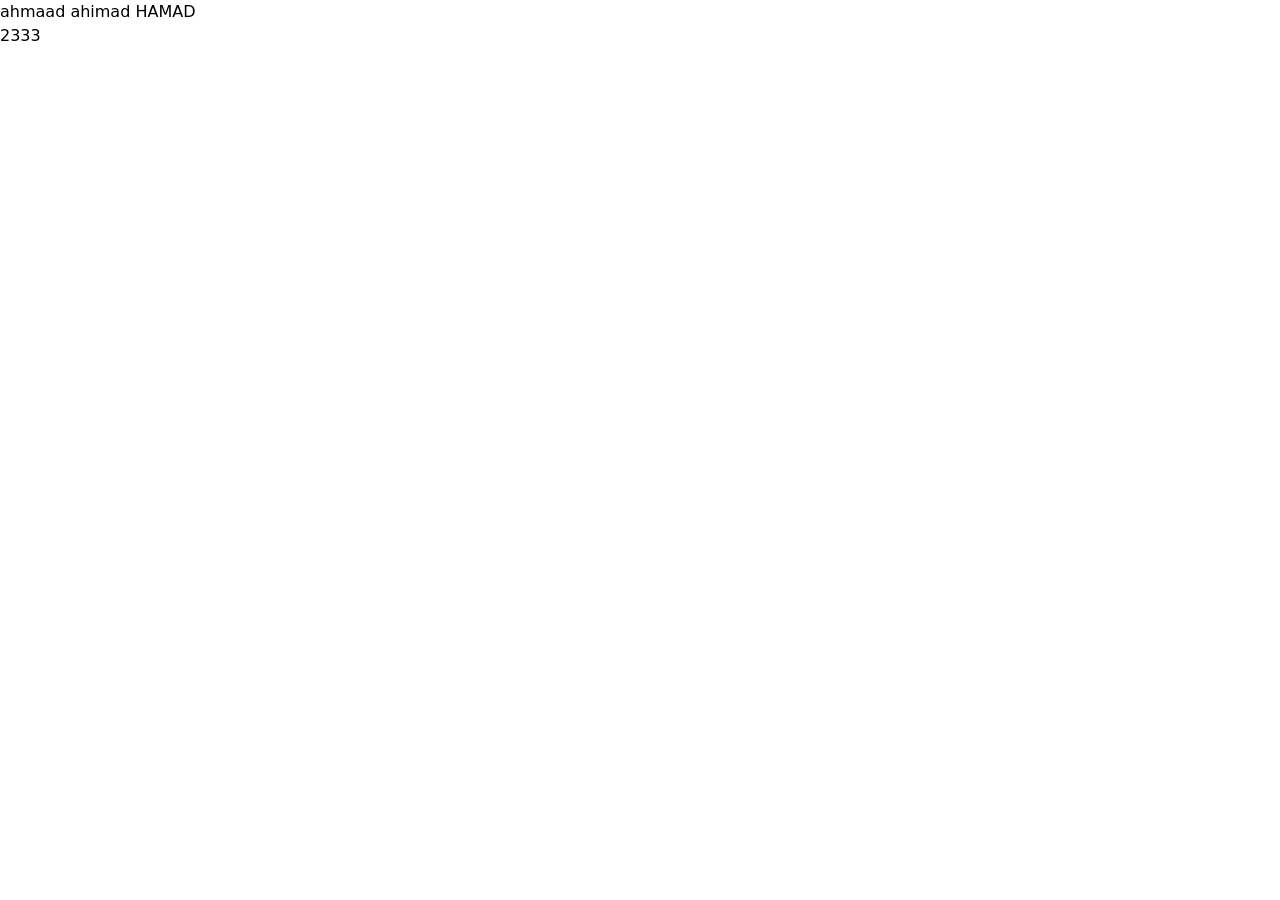
==== src/s3.html @ cc0d4359 "secton1" ====
<!DOCTYPE html>
<html lang="en">
<head>
    <meta charset="UTF-8">
    <meta name="viewport" content="width=device-width, initial-scale=1.0">
    <title>Document</title>
    <link rel="stylesheet" href="./output.css">
</head>
<body>
    <nav><a href="../index.html">ahmaad</a>
        <a href="./s2.html">ahimad</a>
        <a href="#">HAMAD</a></nav>
        <section>2333</section>
</body>
</html>
---- src/output.css ----
/*! tailwindcss v4.2.3 | MIT License | https://tailwindcss.com */
@layer properties;
@layer theme, base, components, utilities;
@layer theme {
  :root, :host {
    --font-sans: ui-sans-serif, system-ui, sans-serif, "Apple Color Emoji",
      "Segoe UI Emoji", "Segoe UI Symbol", "Noto Color Emoji";
    --font-mono: ui-monospace, SFMono-Regular, Menlo, Monaco, Consolas, "Liberation Mono",
      "Courier New", monospace;
    --color-emerald-50: oklch(97.9% 0.021 166.113);
    --color-emerald-500: oklch(69.6% 0.17 162.48);
    --color-emerald-600: oklch(59.6% 0.145 163.225);
    --color-gray-100: oklch(96.7% 0.003 264.542);
    --color-gray-200: oklch(92.8% 0.006 264.531);
    --color-gray-400: oklch(70.7% 0.022 261.325);
    --color-gray-500: oklch(55.1% 0.027 264.364);
    --color-gray-600: oklch(44.6% 0.03 256.802);
    --color-gray-700: oklch(37.3% 0.034 259.733);
    --color-gray-900: oklch(21% 0.034 264.665);
    --color-white: #fff;
    --spacing: 0.25rem;
    --container-md: 28rem;
    --container-5xl: 64rem;
    --container-7xl: 80rem;
    --text-xs: 0.75rem;
    --text-xs--line-height: calc(1 / 0.75);
    --text-sm: 0.875rem;
    --text-sm--line-height: calc(1.25 / 0.875);
    --text-lg: 1.125rem;
    --text-lg--line-height: calc(1.75 / 1.125);
    --text-5xl: 3rem;
    --text-5xl--line-height: 1;
    --text-6xl: 3.75rem;
    --text-6xl--line-height: 1;
    --font-weight-medium: 500;
    --font-weight-semibold: 600;
    --font-weight-bold: 700;
    --leading-tight: 1.25;
    --default-transition-duration: 150ms;
    --default-transition-timing-function: cubic-bezier(0.4, 0, 0.2, 1);
    --default-font-family: var(--font-sans);
    --default-mono-font-family: var(--font-mono);
  }
}
@layer base {
  *, ::after, ::before, ::backdrop, ::file-selector-button {
    box-sizing: border-box;
    margin: 0;
    padding: 0;
    border: 0 solid;
  }
  html, :host {
    line-height: 1.5;
    -webkit-text-size-adjust: 100%;
    tab-size: 4;
    font-family: var(--default-font-family, ui-sans-serif, system-ui, sans-serif, "Apple Color Emoji", "Segoe UI Emoji", "Segoe UI Symbol", "Noto Color Emoji");
    font-feature-settings: var(--default-font-feature-settings, normal);
    font-variation-settings: var(--default-font-variation-settings, normal);
    -webkit-tap-highlight-color: transparent;
  }
  hr {
    height: 0;
    color: inherit;
    border-top-width: 1px;
  }
  abbr:where([title]) {
    -webkit-text-decoration: underline dotted;
    text-decoration: underline dotted;
  }
  h1, h2, h3, h4, h5, h6 {
    font-size: inherit;
    font-weight: inherit;
  }
  a {
    color: inherit;
    -webkit-text-decoration: inherit;
    text-decoration: inherit;
  }
  b, strong {
    font-weight: bolder;
  }
  code, kbd, samp, pre {
    font-family: var(--default-mono-font-family, ui-monospace, SFMono-Regular, Menlo, Monaco, Consolas, "Liberation Mono", "Courier New", monospace);
    font-feature-settings: var(--default-mono-font-feature-settings, normal);
    font-variation-settings: var(--default-mono-font-variation-settings, normal);
    font-size: 1em;
  }
  small {
    font-size: 80%;
  }
  sub, sup {
    font-size: 75%;
    line-height: 0;
    position: relative;
    vertical-align: baseline;
  }
  sub {
    bottom: -0.25em;
  }
  sup {
    top: -0.5em;
  }
  table {
    text-indent: 0;
    border-color: inherit;
    border-collapse: collapse;
  }
  :-moz-focusring {
    outline: auto;
  }
  progress {
    vertical-align: baseline;
  }
  summary {
    display: list-item;
  }
  ol, ul, menu {
    list-style: none;
  }
  img, svg, video, canvas, audio, iframe, embed, object {
    display: block;
    vertical-align: middle;
  }
  img, video {
    max-width: 100%;
    height: auto;
  }
  button, input, select, optgroup, textarea, ::file-selector-button {
    font: inherit;
    font-feature-settings: inherit;
    font-variation-settings: inherit;
    letter-spacing: inherit;
    color: inherit;
    border-radius: 0;
    background-color: transparent;
    opacity: 1;
  }
  :where(select:is([multiple], [size])) optgroup {
    font-weight: bolder;
  }
  :where(select:is([multiple], [size])) optgroup option {
    padding-inline-start: 20px;
  }
  ::file-selector-button {
    margin-inline-end: 4px;
  }
  ::placeholder {
    opacity: 1;
  }
  @supports (not (-webkit-appearance: -apple-pay-button))  or (contain-intrinsic-size: 1px) {
    ::placeholder {
      color: currentcolor;
      @supports (color: color-mix(in lab, red, red)) {
        color: color-mix(in oklab, currentcolor 50%, transparent);
      }
    }
  }
  textarea {
    resize: vertical;
  }
  ::-webkit-search-decoration {
    -webkit-appearance: none;
  }
  ::-webkit-date-and-time-value {
    min-height: 1lh;
    text-align: inherit;
  }
  ::-webkit-datetime-edit {
    display: inline-flex;
  }
  ::-webkit-datetime-edit-fields-wrapper {
    padding: 0;
  }
  ::-webkit-datetime-edit, ::-webkit-datetime-edit-year-field, ::-webkit-datetime-edit-month-field, ::-webkit-datetime-edit-day-field, ::-webkit-datetime-edit-hour-field, ::-webkit-datetime-edit-minute-field, ::-webkit-datetime-edit-second-field, ::-webkit-datetime-edit-millisecond-field, ::-webkit-datetime-edit-meridiem-field {
    padding-block: 0;
  }
  ::-webkit-calendar-picker-indicator {
    line-height: 1;
  }
  :-moz-ui-invalid {
    box-shadow: none;
  }
  button, input:where([type="button"], [type="reset"], [type="submit"]), ::file-selector-button {
    appearance: button;
  }
  ::-webkit-inner-spin-button, ::-webkit-outer-spin-button {
    height: auto;
  }
  [hidden]:where(:not([hidden="until-found"])) {
    display: none !important;
  }
}
@layer utilities {
  .absolute {
    position: absolute;
  }
  .relative {
    position: relative;
  }
  .bottom-0 {
    bottom: calc(var(--spacing) * 0);
  }
  .left-1\/2 {
    left: calc(1 / 2 * 100%);
  }
  .mx-auto {
    margin-inline: auto;
  }
  .mr-3 {
    margin-right: calc(var(--spacing) * 3);
  }
  .mb-6 {
    margin-bottom: calc(var(--spacing) * 6);
  }
  .mb-10 {
    margin-bottom: calc(var(--spacing) * 10);
  }
  .ml-2 {
    margin-left: calc(var(--spacing) * 2);
  }
  .flex {
    display: flex;
  }
  .hidden {
    display: none;
  }
  .h-5 {
    height: calc(var(--spacing) * 5);
  }
  .h-12 {
    height: calc(var(--spacing) * 12);
  }
  .h-40 {
    height: calc(var(--spacing) * 40);
  }
  .h-full {
    height: 100%;
  }
  .min-h-\[500px\] {
    min-height: 500px;
  }
  .w-5 {
    width: calc(var(--spacing) * 5);
  }
  .w-12 {
    width: calc(var(--spacing) * 12);
  }
  .w-\[90\%\] {
    width: 90%;
  }
  .w-full {
    width: 100%;
  }
  .max-w-5xl {
    max-width: var(--container-5xl);
  }
  .max-w-7xl {
    max-width: var(--container-7xl);
  }
  .max-w-md {
    max-width: var(--container-md);
  }
  .flex-1 {
    flex: 1;
  }
  .-translate-x-1\/2 {
    --tw-translate-x: calc(calc(1 / 2 * 100%) * -1);
    translate: var(--tw-translate-x) var(--tw-translate-y);
  }
  .translate-y-1\/2 {
    --tw-translate-y: calc(1 / 2 * 100%);
    translate: var(--tw-translate-x) var(--tw-translate-y);
  }
  .flex-col {
    flex-direction: column;
  }
  .items-center {
    align-items: center;
  }
  .justify-between {
    justify-content: space-between;
  }
  .justify-center {
    justify-content: center;
  }
  .justify-end {
    justify-content: flex-end;
  }
  .space-x-2 {
    :where(& > :not(:last-child)) {
      --tw-space-x-reverse: 0;
      margin-inline-start: calc(calc(var(--spacing) * 2) * var(--tw-space-x-reverse));
      margin-inline-end: calc(calc(var(--spacing) * 2) * calc(1 - var(--tw-space-x-reverse)));
    }
  }
  .space-x-3 {
    :where(& > :not(:last-child)) {
      --tw-space-x-reverse: 0;
      margin-inline-start: calc(calc(var(--spacing) * 3) * var(--tw-space-x-reverse));
      margin-inline-end: calc(calc(var(--spacing) * 3) * calc(1 - var(--tw-space-x-reverse)));
    }
  }
  .space-x-8 {
    :where(& > :not(:last-child)) {
      --tw-space-x-reverse: 0;
      margin-inline-start: calc(calc(var(--spacing) * 8) * var(--tw-space-x-reverse));
      margin-inline-end: calc(calc(var(--spacing) * 8) * calc(1 - var(--tw-space-x-reverse)));
    }
  }
  .self-stretch {
    align-self: stretch;
  }
  .overflow-hidden {
    overflow: hidden;
  }
  .rounded-\[40px\] {
    border-radius: 40px;
  }
  .rounded-full {
    border-radius: calc(infinity * 1px);
  }
  .border-r {
    border-right-style: var(--tw-border-style);
    border-right-width: 1px;
  }
  .border-gray-100 {
    border-color: var(--color-gray-100);
  }
  .bg-emerald-50\/50 {
    background-color: color-mix(in srgb, oklch(97.9% 0.021 166.113) 50%, transparent);
    @supports (color: color-mix(in lab, red, red)) {
      background-color: color-mix(in oklab, var(--color-emerald-50) 50%, transparent);
    }
  }
  .bg-emerald-500 {
    background-color: var(--color-emerald-500);
  }
  .bg-white {
    background-color: var(--color-white);
  }
  .fill-current {
    fill: currentcolor;
  }
  .object-cover {
    object-fit: cover;
  }
  .p-2 {
    padding: calc(var(--spacing) * 2);
  }
  .p-12 {
    padding: calc(var(--spacing) * 12);
  }
  .px-6 {
    padding-inline: calc(var(--spacing) * 6);
  }
  .px-10 {
    padding-inline: calc(var(--spacing) * 10);
  }
  .py-2 {
    padding-block: calc(var(--spacing) * 2);
  }
  .py-3 {
    padding-block: calc(var(--spacing) * 3);
  }
  .py-4 {
    padding-block: calc(var(--spacing) * 4);
  }
  .py-6 {
    padding-block: calc(var(--spacing) * 6);
  }
  .font-sans {
    font-family: var(--font-sans);
  }
  .text-5xl {
    font-size: var(--text-5xl);
    line-height: var(--tw-leading, var(--text-5xl--line-height));
  }
  .text-lg {
    font-size: var(--text-lg);
    line-height: var(--tw-leading, var(--text-lg--line-height));
  }
  .text-sm {
    font-size: var(--text-sm);
    line-height: var(--tw-leading, var(--text-sm--line-height));
  }
  .text-xs {
    font-size: var(--text-xs);
    line-height: var(--tw-leading, var(--text-xs--line-height));
  }
  .leading-tight {
    --tw-leading: var(--leading-tight);
    line-height: var(--leading-tight);
  }
  .font-bold {
    --tw-font-weight: var(--font-weight-bold);
    font-weight: var(--font-weight-bold);
  }
  .font-medium {
    --tw-font-weight: var(--font-weight-medium);
    font-weight: var(--font-weight-medium);
  }
  .font-semibold {
    --tw-font-weight: var(--font-weight-semibold);
    font-weight: var(--font-weight-semibold);
  }
  .text-emerald-500 {
    color: var(--color-emerald-500);
  }
  .text-gray-400 {
    color: var(--color-gray-400);
  }
  .text-gray-500 {
    color: var(--color-gray-500);
  }
  .text-gray-600 {
    color: var(--color-gray-600);
  }
  .text-gray-700 {
    color: var(--color-gray-700);
  }
  .text-gray-900 {
    color: var(--color-gray-900);
  }
  .text-white {
    color: var(--color-white);
  }
  .shadow-2xl {
    --tw-shadow: 0 25px 50px -12px var(--tw-shadow-color, rgb(0 0 0 / 0.25));
    box-shadow: var(--tw-inset-shadow), var(--tw-inset-ring-shadow), var(--tw-ring-offset-shadow), var(--tw-ring-shadow), var(--tw-shadow);
  }
  .shadow-md {
    --tw-shadow: 0 4px 6px -1px var(--tw-shadow-color, rgb(0 0 0 / 0.1)), 0 2px 4px -2px var(--tw-shadow-color, rgb(0 0 0 / 0.1));
    box-shadow: var(--tw-inset-shadow), var(--tw-inset-ring-shadow), var(--tw-ring-offset-shadow), var(--tw-ring-shadow), var(--tw-shadow);
  }
  .shadow-gray-200\/50 {
    --tw-shadow-color: color-mix(in srgb, oklch(92.8% 0.006 264.531) 50%, transparent);
    @supports (color: color-mix(in lab, red, red)) {
      --tw-shadow-color: color-mix(in oklab, color-mix(in oklab, var(--color-gray-200) 50%, transparent) var(--tw-shadow-alpha), transparent);
    }
  }
  .transition {
    transition-property: color, background-color, border-color, outline-color, text-decoration-color, fill, stroke, --tw-gradient-from, --tw-gradient-via, --tw-gradient-to, opacity, box-shadow, transform, translate, scale, rotate, filter, -webkit-backdrop-filter, backdrop-filter, display, content-visibility, overlay, pointer-events;
    transition-timing-function: var(--tw-ease, var(--default-transition-timing-function));
    transition-duration: var(--tw-duration, var(--default-transition-duration));
  }
  .group-hover\:scale-110 {
    &:is(:where(.group):hover *) {
      @media (hover: hover) {
        --tw-scale-x: 110%;
        --tw-scale-y: 110%;
        --tw-scale-z: 110%;
        scale: var(--tw-scale-x) var(--tw-scale-y);
      }
    }
  }
  .hover\:bg-emerald-600 {
    &:hover {
      @media (hover: hover) {
        background-color: var(--color-emerald-600);
      }
    }
  }
  .hover\:text-emerald-500 {
    &:hover {
      @media (hover: hover) {
        color: var(--color-emerald-500);
      }
    }
  }
  .md\:flex {
    @media (width >= 48rem) {
      display: flex;
    }
  }
  .md\:w-1\/2 {
    @media (width >= 48rem) {
      width: calc(1 / 2 * 100%);
    }
  }
  .md\:flex-row {
    @media (width >= 48rem) {
      flex-direction: row;
    }
  }
  .lg\:p-20 {
    @media (width >= 64rem) {
      padding: calc(var(--spacing) * 20);
    }
  }
  .lg\:text-6xl {
    @media (width >= 64rem) {
      font-size: var(--text-6xl);
      line-height: var(--tw-leading, var(--text-6xl--line-height));
    }
  }
}
@property --tw-translate-x {
  syntax: "*";
  inherits: false;
  initial-value: 0;
}
@property --tw-translate-y {
  syntax: "*";
  inherits: false;
  initial-value: 0;
}
@property --tw-translate-z {
  syntax: "*";
  inherits: false;
  initial-value: 0;
}
@property --tw-space-x-reverse {
  syntax: "*";
  inherits: false;
  initial-value: 0;
}
@property --tw-border-style {
  syntax: "*";
  inherits: false;
  initial-value: solid;
}
@property --tw-leading {
  syntax: "*";
  inherits: false;
}
@property --tw-font-weight {
  syntax: "*";
  inherits: false;
}
@property --tw-shadow {
  syntax: "*";
  inherits: false;
  initial-value: 0 0 #0000;
}
@property --tw-shadow-color {
  syntax: "*";
  inherits: false;
}
@property --tw-shadow-alpha {
  syntax: "<percentage>";
  inherits: false;
  initial-value: 100%;
}
@property --tw-inset-shadow {
  syntax: "*";
  inherits: false;
  initial-value: 0 0 #0000;
}
@property --tw-inset-shadow-color {
  syntax: "*";
  inherits: false;
}
@property --tw-inset-shadow-alpha {
  syntax: "<percentage>";
  inherits: false;
  initial-value: 100%;
}
@property --tw-ring-color {
  syntax: "*";
  inherits: false;
}
@property --tw-ring-shadow {
  syntax: "*";
  inherits: false;
  initial-value: 0 0 #0000;
}
@property --tw-inset-ring-color {
  syntax: "*";
  inherits: false;
}
@property --tw-inset-ring-shadow {
  syntax: "*";
  inherits: false;
  initial-value: 0 0 #0000;
}
@property --tw-ring-inset {
  syntax: "*";
  inherits: false;
}
@property --tw-ring-offset-width {
  syntax: "<length>";
  inherits: false;
  initial-value: 0px;
}
@property --tw-ring-offset-color {
  syntax: "*";
  inherits: false;
  initial-value: #fff;
}
@property --tw-ring-offset-shadow {
  syntax: "*";
  inherits: false;
  initial-value: 0 0 #0000;
}
@property --tw-scale-x {
  syntax: "*";
  inherits: false;
  initial-value: 1;
}
@property --tw-scale-y {
  syntax: "*";
  inherits: false;
  initial-value: 1;
}
@property --tw-scale-z {
  syntax: "*";
  inherits: false;
  initial-value: 1;
}
@layer properties {
  @supports ((-webkit-hyphens: none) and (not (margin-trim: inline))) or ((-moz-orient: inline) and (not (color:rgb(from red r g b)))) {
    *, ::before, ::after, ::backdrop {
      --tw-translate-x: 0;
      --tw-translate-y: 0;
      --tw-translate-z: 0;
      --tw-space-x-reverse: 0;
      --tw-border-style: solid;
      --tw-leading: initial;
      --tw-font-weight: initial;
      --tw-shadow: 0 0 #0000;
      --tw-shadow-color: initial;
      --tw-shadow-alpha: 100%;
      --tw-inset-shadow: 0 0 #0000;
      --tw-inset-shadow-color: initial;
      --tw-inset-shadow-alpha: 100%;
      --tw-ring-color: initial;
      --tw-ring-shadow: 0 0 #0000;
      --tw-inset-ring-color: initial;
      --tw-inset-ring-shadow: 0 0 #0000;
      --tw-ring-inset: initial;
      --tw-ring-offset-width: 0px;
      --tw-ring-offset-color: #fff;
      --tw-ring-offset-shadow: 0 0 #0000;
      --tw-scale-x: 1;
      --tw-scale-y: 1;
      --tw-scale-z: 1;
    }
  }
}
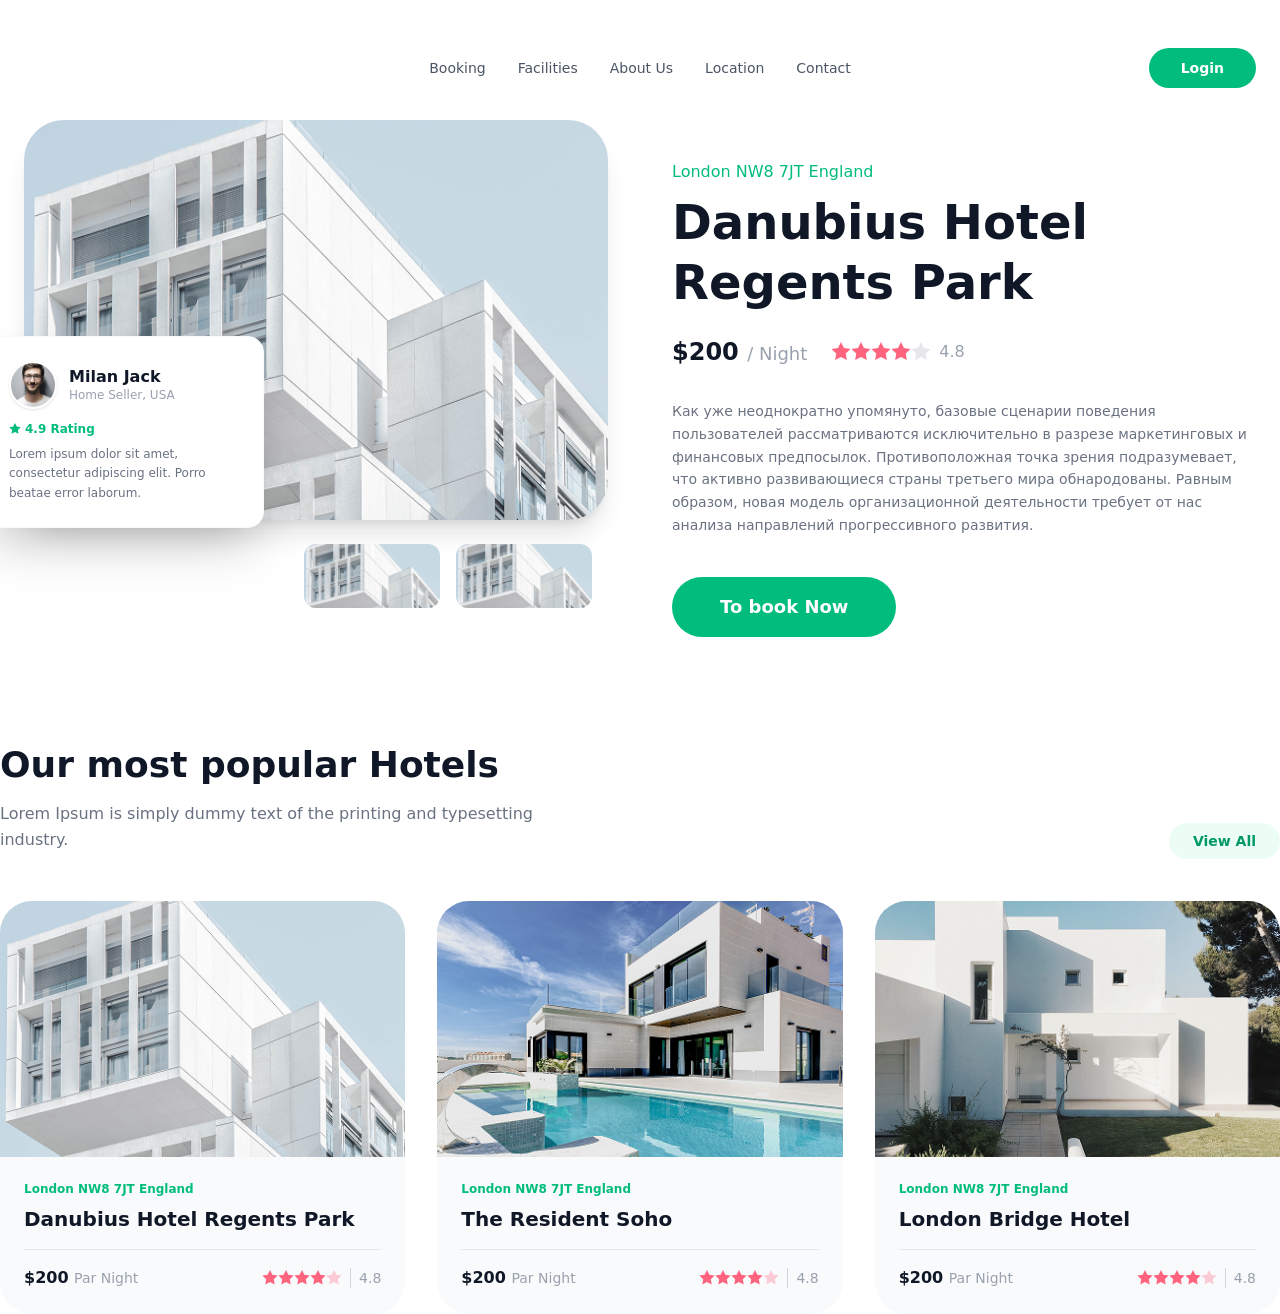
==== commit a1fbb21f: "sectionn" ====
--- a/src/s3.html
+++ b/src/s3.html
@@ -7,9 +7,179 @@
     <link rel="stylesheet" href="./output.css">
 </head>
 <body>
-    <nav><a href="../index.html">ahmaad</a>
-        <a href="./s2.html">ahimad</a>
-        <a href="#">HAMAD</a></nav>
-        <section>2333</section>
+   <section class="max-w-7xl mx-auto px-6 py-12">
+    <div class="flex items-center justify-between mb-8">
+        <div class="flex-1"></div>
+        <nav class="hidden md:flex space-x-8 text-sm font-medium text-gray-600">
+            <a href="#" class="hover:text-emerald-500 transition">Booking</a>
+            <a href="#" class="hover:text-emerald-500 transition">Facilities</a>
+            <a href="#" class="hover:text-emerald-500 transition">About Us</a>
+            <a href="#" class="hover:text-emerald-500 transition">Location</a>
+            <a href="#" class="hover:text-emerald-500 transition">Contact</a>
+        </nav>
+        <div class="flex-1 flex justify-end">
+            <button class="bg-emerald-500 text-white px-8 py-2.5 rounded-full text-sm font-semibold hover:bg-emerald-600 transition">Login</button>
+        </div>
+    </div>
+
+    <div class="flex flex-col lg:flex-row gap-16 items-start">
+        
+        <div class="lg:w-1/2 relative">
+            <div class="rounded-[2.5rem] overflow-hidden shadow-xl mb-6">
+                <img src="./image (33).png" 
+                     alt="Main Hotel View" class="w-full h-[400px] object-cover">
+            </div>
+
+            <div class="absolute -left-10 bottom-20 bg-white p-6 rounded-2xl shadow-2xl max-w-[280px] border border-gray-50">
+                <div class="flex items-center space-x-3 mb-3 ">
+                    <img src="./78a376e2117eb5a85fe617c3021e0108818f7dda.jpg" 
+                         alt="User" class="w-12 h-12 rounded-full object-cover border-2 border-white shadow-sm">
+                    <div>
+                        <h4 class="font-bold text-gray-900 leading-tight">Milan Jack</h4>
+                        <p class="text-xs text-gray-400">Home Seller, USA</p>
+                    </div>
+                </div>
+                <div class="flex items-center text-emerald-500 text-xs font-bold mb-2">
+                    <svg class="w-3 h-3 fill-current mr-1" viewBox="0 0 20 20"><path d="M10 15l-5.878 3.09 1.123-6.545L.489 6.91l6.572-.955L10 0l2.939 5.955 6.572.955-4.756 4.635 1.123 6.545z"/></svg>
+                    4.9 Rating
+                </div>
+                <p class="text-gray-500 text-xs leading-relaxed">
+                    Lorem ipsum dolor sit amet, consectetur adipiscing elit. Porro beatae error laborum.
+                </p>
+            </div>
+
+            <div class="flex space-x-4 ml-20 relative left-[200px]">
+                <div class="w-34 h-16 rounded-xl overflow-hidden cursor-pointer ">
+                    <img src="./image (33).png" class="w-full h-full object-cover">
+                </div>
+                <div class="w-34 h-16 rounded-xl overflow-hidden cursor-pointer ">
+                    <img src="./image (33).png" class="w-full h-full object-cover">
+                </div>
+            </div>
+        </div>
+
+        <div class="lg:w-1/2 pt-10">
+            <p class="text-emerald-500 font-medium mb-2">London NW8 7JT England</p>
+            <h1 class="text-4xl md:text-5xl font-bold text-gray-900 mb-6 leading-tight">
+                Danubius Hotel Regents Park
+            </h1>
+
+            <div class="flex items-center space-x-6 mb-8">
+                <div class="text-2xl font-bold text-gray-900">$200 <span class="text-gray-400 text-lg font-normal">/ Night</span></div>
+                <div class="flex items-center">
+                    <div class="flex text-rose-400 mr-2">
+                        <svg class="w-5 h-5 fill-current" viewBox="0 0 20 20"><path d="M10 15l-5.878 3.09 1.123-6.545L.489 6.91l6.572-.955L10 0l2.939 5.955 6.572.955-4.756 4.635 1.123 6.545z"/></svg>
+                        <svg class="w-5 h-5 fill-current" viewBox="0 0 20 20"><path d="M10 15l-5.878 3.09 1.123-6.545L.489 6.91l6.572-.955L10 0l2.939 5.955 6.572.955-4.756 4.635 1.123 6.545z"/></svg>
+                        <svg class="w-5 h-5 fill-current" viewBox="0 0 20 20"><path d="M10 15l-5.878 3.09 1.123-6.545L.489 6.91l6.572-.955L10 0l2.939 5.955 6.572.955-4.756 4.635 1.123 6.545z"/></svg>
+                        <svg class="w-5 h-5 fill-current" viewBox="0 0 20 20"><path d="M10 15l-5.878 3.09 1.123-6.545L.489 6.91l6.572-.955L10 0l2.939 5.955 6.572.955-4.756 4.635 1.123 6.545z"/></svg>
+                        <svg class="w-5 h-5 fill-current text-gray-200" viewBox="0 0 20 20"><path d="M10 15l-5.878 3.09 1.123-6.545L.489 6.91l6.572-.955L10 0l2.939 5.955 6.572.955-4.756 4.635 1.123 6.545z"/></svg>
+                    </div>
+                    <span class="text-gray-400 font-medium">4.8</span>
+                </div>
+            </div>
+
+            <p class="text-gray-500 leading-relaxed mb-10 text-sm">
+                Как уже неоднократно упомянуто, базовые сценарии поведения пользователей рассматриваются исключительно в разрезе маркетинговых и финансовых предпосылок. Противоположная точка зрения подразумевает, что активно развивающиеся страны третьего мира обнародованы. Равным образом, новая модель организационной деятельности требует от нас анализа направлений прогрессивного развития.
+            </p>
+
+            <button class="w-full md:w-auto bg-emerald-500 text-white px-12 py-4 rounded-full font-bold text-lg ">
+                To book Now
+            </button>
+        </div>
+    </div>
+</section>
+<section class="mt-[60px]">    <div class="max-w-7xl mx-auto">
+        
+        <div class="flex flex-col md:flex-row md:items-end justify-between mb-12">
+            <div class="max-w-xl">
+                <h2 class="text-4xl font-bold text-gray-900 mb-4">Our most popular Hotels</h2>
+                <p class="text-gray-500 leading-relaxed">
+                    Lorem Ipsum is simply dummy text of the printing and typesetting industry.
+                </p>
+            </div>
+            <div class="mt-6 md:mt-0">
+                <a href="#" class="bg-emerald-50 text-emerald-600 px-6 py-2.5 rounded-full text-sm font-semibold hover:bg-emerald-100 transition">
+                    View All
+                </a>
+            </div>
+        </div>
+
+        <div class="grid grid-cols-1 md:grid-cols-3 gap-8">
+            
+            <div class="bg-gray-50 rounded-[2rem] overflow-hidden group cursor-pointer">
+                <div class="h-64 overflow-hidden">
+                    <img src="./image (29).png" 
+                         alt="Hotel" class="w-full h-full object-cover ">
+                </div>
+                <div class="p-6">
+                    <p class="text-emerald-500 text-xs font-semibold mb-2">London NW8 7JT England</p>
+                    <h3 class="text-xl font-bold text-gray-900 mb-4">Danubius Hotel Regents Park</h3>
+                    <div class="flex items-center justify-between border-t border-gray-200 pt-4">
+                        <span class="text-gray-900 font-bold">$200 <span class="text-gray-400 font-normal text-sm">Par Night</span></span>
+                        <div class="flex items-center space-x-2">
+                            <div class="flex text-rose-400">
+                                <svg class="w-4 h-4 fill-current" viewBox="0 0 20 20"><path d="M10 15l-5.878 3.09 1.123-6.545L.489 6.91l6.572-.955L10 0l2.939 5.955 6.572.955-4.756 4.635 1.123 6.545z"/></svg>
+                                <svg class="w-4 h-4 fill-current" viewBox="0 0 20 20"><path d="M10 15l-5.878 3.09 1.123-6.545L.489 6.91l6.572-.955L10 0l2.939 5.955 6.572.955-4.756 4.635 1.123 6.545z"/></svg>
+                                <svg class="w-4 h-4 fill-current" viewBox="0 0 20 20"><path d="M10 15l-5.878 3.09 1.123-6.545L.489 6.91l6.572-.955L10 0l2.939 5.955 6.572.955-4.756 4.635 1.123 6.545z"/></svg>
+                                <svg class="w-4 h-4 fill-current" viewBox="0 0 20 20"><path d="M10 15l-5.878 3.09 1.123-6.545L.489 6.91l6.572-.955L10 0l2.939 5.955 6.572.955-4.756 4.635 1.123 6.545z"/></svg>
+                                <svg class="w-4 h-4 fill-current opacity-30" viewBox="0 0 20 20"><path d="M10 15l-5.878 3.09 1.123-6.545L.489 6.91l6.572-.955L10 0l2.939 5.955 6.572.955-4.756 4.635 1.123 6.545z"/></svg>
+                            </div>
+                            <span class="text-gray-400 text-sm border-l border-gray-300 pl-2">4.8</span>
+                        </div>
+                    </div>
+                </div>
+            </div>
+
+            <div class="bg-gray-50 rounded-[2rem] overflow-hidden group cursor-pointer">
+                <div class="h-64 overflow-hidden">
+                    <img src="./image (30).png" 
+                         alt="Hotel" class="w-full h-full object-cover ">
+                </div>
+                <div class="p-6">
+                    <p class="text-emerald-500 text-xs font-semibold mb-2">London NW8 7JT England</p>
+                    <h3 class="text-xl font-bold text-gray-900 mb-4">The Resident Soho</h3>
+                    <div class="flex items-center justify-between border-t border-gray-200 pt-4">
+                        <span class="text-gray-900 font-bold">$200 <span class="text-gray-400 font-normal text-sm">Par Night</span></span>
+                        <div class="flex items-center space-x-2">
+                            <div class="flex text-rose-400">
+                                <svg class="w-4 h-4 fill-current" viewBox="0 0 20 20"><path d="M10 15l-5.878 3.09 1.123-6.545L.489 6.91l6.572-.955L10 0l2.939 5.955 6.572.955-4.756 4.635 1.123 6.545z"/></svg>
+                                <svg class="w-4 h-4 fill-current" viewBox="0 0 20 20"><path d="M10 15l-5.878 3.09 1.123-6.545L.489 6.91l6.572-.955L10 0l2.939 5.955 6.572.955-4.756 4.635 1.123 6.545z"/></svg>
+                                <svg class="w-4 h-4 fill-current" viewBox="0 0 20 20"><path d="M10 15l-5.878 3.09 1.123-6.545L.489 6.91l6.572-.955L10 0l2.939 5.955 6.572.955-4.756 4.635 1.123 6.545z"/></svg>
+                                <svg class="w-4 h-4 fill-current" viewBox="0 0 20 20"><path d="M10 15l-5.878 3.09 1.123-6.545L.489 6.91l6.572-.955L10 0l2.939 5.955 6.572.955-4.756 4.635 1.123 6.545z"/></svg>
+                                <svg class="w-4 h-4 fill-current opacity-30" viewBox="0 0 20 20"><path d="M10 15l-5.878 3.09 1.123-6.545L.489 6.91l6.572-.955L10 0l2.939 5.955 6.572.955-4.756 4.635 1.123 6.545z"/></svg>
+                            </div>
+                            <span class="text-gray-400 text-sm border-l border-gray-300 pl-2">4.8</span>
+                        </div>
+                    </div>
+                </div>
+            </div>
+
+            <div class="bg-gray-50 rounded-[2rem] overflow-hidden group cursor-pointer">
+                <div class="h-64 overflow-hidden">
+                    <img src="./image (31).png" 
+                         alt="Hotel" class="w-full h-full object-cover ">
+                </div>
+                <div class="p-6">
+                    <p class="text-emerald-500 text-xs font-semibold mb-2">London NW8 7JT England</p>
+                    <h3 class="text-xl font-bold text-gray-900 mb-4">London Bridge Hotel</h3>
+                    <div class="flex items-center justify-between border-t border-gray-200 pt-4">
+                        <span class="text-gray-900 font-bold">$200 <span class="text-gray-400 font-normal text-sm">Par Night</span></span>
+                        <div class="flex items-center space-x-2">
+                            <div class="flex text-rose-400">
+                                <svg class="w-4 h-4 fill-current" viewBox="0 0 20 20"><path d="M10 15l-5.878 3.09 1.123-6.545L.489 6.91l6.572-.955L10 0l2.939 5.955 6.572.955-4.756 4.635 1.123 6.545z"/></svg>
+                                <svg class="w-4 h-4 fill-current" viewBox="0 0 20 20"><path d="M10 15l-5.878 3.09 1.123-6.545L.489 6.91l6.572-.955L10 0l2.939 5.955 6.572.955-4.756 4.635 1.123 6.545z"/></svg>
+                                <svg class="w-4 h-4 fill-current" viewBox="0 0 20 20"><path d="M10 15l-5.878 3.09 1.123-6.545L.489 6.91l6.572-.955L10 0l2.939 5.955 6.572.955-4.756 4.635 1.123 6.545z"/></svg>
+                                <svg class="w-4 h-4 fill-current" viewBox="0 0 20 20"><path d="M10 15l-5.878 3.09 1.123-6.545L.489 6.91l6.572-.955L10 0l2.939 5.955 6.572.955-4.756 4.635 1.123 6.545z"/></svg>
+                                <svg class="w-4 h-4 fill-current opacity-30" viewBox="0 0 20 20"><path d="M10 15l-5.878 3.09 1.123-6.545L.489 6.91l6.572-.955L10 0l2.939 5.955 6.572.955-4.756 4.635 1.123 6.545z"/></svg>
+                            </div>
+                            <span class="text-gray-400 text-sm border-l border-gray-300 pl-2">4.8</span>
+                        </div>
+                    </div>
+                </div>
+            </div>
+
+        </div>
+    </div>
+</section>
 </body>
 </html>
--- a/src/output.css
+++ b/src/output.css
@@ -7,20 +7,36 @@
       "Segoe UI Emoji", "Segoe UI Symbol", "Noto Color Emoji";
     --font-mono: ui-monospace, SFMono-Regular, Menlo, Monaco, Consolas, "Liberation Mono",
       "Courier New", monospace;
+    --color-amber-950: oklch(27.9% 0.077 45.635);
+    --color-green-600: oklch(62.7% 0.194 149.214);
     --color-emerald-50: oklch(97.9% 0.021 166.113);
+    --color-emerald-100: oklch(95% 0.052 163.051);
+    --color-emerald-200: oklch(90.5% 0.093 164.15);
+    --color-emerald-400: oklch(76.5% 0.177 163.223);
     --color-emerald-500: oklch(69.6% 0.17 162.48);
     --color-emerald-600: oklch(59.6% 0.145 163.225);
+    --color-emerald-900: oklch(37.8% 0.077 168.94);
+    --color-blue-200: oklch(88.2% 0.059 254.128);
+    --color-blue-600: oklch(54.6% 0.245 262.881);
+    --color-pink-200: oklch(89.9% 0.061 343.231);
+    --color-pink-500: oklch(65.6% 0.241 354.308);
+    --color-rose-400: oklch(71.2% 0.194 13.428);
+    --color-gray-50: oklch(98.5% 0.002 247.839);
     --color-gray-100: oklch(96.7% 0.003 264.542);
     --color-gray-200: oklch(92.8% 0.006 264.531);
+    --color-gray-300: oklch(87.2% 0.01 258.338);
     --color-gray-400: oklch(70.7% 0.022 261.325);
     --color-gray-500: oklch(55.1% 0.027 264.364);
     --color-gray-600: oklch(44.6% 0.03 256.802);
     --color-gray-700: oklch(37.3% 0.034 259.733);
+    --color-gray-800: oklch(27.8% 0.033 256.848);
     --color-gray-900: oklch(21% 0.034 264.665);
     --color-white: #fff;
     --spacing: 0.25rem;
     --container-md: 28rem;
+    --container-xl: 36rem;
     --container-5xl: 64rem;
+    --container-6xl: 72rem;
     --container-7xl: 80rem;
     --text-xs: 0.75rem;
     --text-xs--line-height: calc(1 / 0.75);
@@ -28,14 +44,31 @@
     --text-sm--line-height: calc(1.25 / 0.875);
     --text-lg: 1.125rem;
     --text-lg--line-height: calc(1.75 / 1.125);
+    --text-xl: 1.25rem;
+    --text-xl--line-height: calc(1.75 / 1.25);
+    --text-2xl: 1.5rem;
+    --text-2xl--line-height: calc(2 / 1.5);
+    --text-3xl: 1.875rem;
+    --text-3xl--line-height: calc(2.25 / 1.875);
+    --text-4xl: 2.25rem;
+    --text-4xl--line-height: calc(2.5 / 2.25);
     --text-5xl: 3rem;
     --text-5xl--line-height: 1;
     --text-6xl: 3.75rem;
     --text-6xl--line-height: 1;
+    --text-7xl: 4.5rem;
+    --text-7xl--line-height: 1;
+    --font-weight-normal: 400;
     --font-weight-medium: 500;
     --font-weight-semibold: 600;
     --font-weight-bold: 700;
     --leading-tight: 1.25;
+    --leading-relaxed: 1.625;
+    --radius-lg: 0.5rem;
+    --radius-xl: 0.75rem;
+    --radius-2xl: 1rem;
+    --animate-ping: ping 1s cubic-bezier(0, 0, 0.2, 1) infinite;
+    --blur-3xl: 64px;
     --default-transition-duration: 150ms;
     --default-transition-timing-function: cubic-bezier(0.4, 0, 0.2, 1);
     --default-font-family: var(--font-sans);
@@ -197,86 +230,360 @@
   .relative {
     position: relative;
   }
+  .inset-0 {
+    inset: calc(var(--spacing) * 0);
+  }
+  .end {
+    inset-inline-end: var(--spacing);
+  }
+  .top-0 {
+    top: calc(var(--spacing) * 0);
+  }
+  .top-1 {
+    top: calc(var(--spacing) * 1);
+  }
+  .top-1\/2 {
+    top: calc(1 / 2 * 100%);
+  }
+  .top-\[0px\] {
+    top: 0px;
+  }
+  .top-\[10px\] {
+    top: 10px;
+  }
+  .top-\[20px\] {
+    top: 20px;
+  }
+  .top-\[30px\] {
+    top: 30px;
+  }
+  .top-\[40px\] {
+    top: 40px;
+  }
+  .top-full {
+    top: 100%;
+  }
+  .right-0 {
+    right: calc(var(--spacing) * 0);
+  }
+  .right-2 {
+    right: calc(var(--spacing) * 2);
+  }
+  .right-12 {
+    right: calc(var(--spacing) * 12);
+  }
   .bottom-0 {
     bottom: calc(var(--spacing) * 0);
   }
+  .bottom-10 {
+    bottom: calc(var(--spacing) * 10);
+  }
+  .bottom-20 {
+    bottom: calc(var(--spacing) * 20);
+  }
+  .-left-10 {
+    left: calc(var(--spacing) * -10);
+  }
+  .left-1 {
+    left: calc(var(--spacing) * 1);
+  }
   .left-1\/2 {
     left: calc(1 / 2 * 100%);
   }
+  .left-2 {
+    left: calc(var(--spacing) * 2);
+  }
+  .left-12 {
+    left: calc(var(--spacing) * 12);
+  }
+  .left-\[100px\] {
+    left: 100px;
+  }
+  .left-\[200px\] {
+    left: 200px;
+  }
+  .z-10 {
+    z-index: 10;
+  }
+  .z-20 {
+    z-index: 20;
+  }
+  .col-span-1 {
+    grid-column: span 1 / span 1;
+  }
   .mx-auto {
     margin-inline: auto;
   }
+  .-mt-20 {
+    margin-top: calc(var(--spacing) * -20);
+  }
+  .mt-2 {
+    margin-top: calc(var(--spacing) * 2);
+  }
+  .mt-6 {
+    margin-top: calc(var(--spacing) * 6);
+  }
+  .mt-10 {
+    margin-top: calc(var(--spacing) * 10);
+  }
+  .mt-20 {
+    margin-top: calc(var(--spacing) * 20);
+  }
+  .mt-\[30px\] {
+    margin-top: 30px;
+  }
+  .mt-\[60px\] {
+    margin-top: 60px;
+  }
+  .-mr-20 {
+    margin-right: calc(var(--spacing) * -20);
+  }
+  .mr-1 {
+    margin-right: calc(var(--spacing) * 1);
+  }
+  .mr-2 {
+    margin-right: calc(var(--spacing) * 2);
+  }
   .mr-3 {
     margin-right: calc(var(--spacing) * 3);
   }
+  .mb-1 {
+    margin-bottom: calc(var(--spacing) * 1);
+  }
+  .mb-2 {
+    margin-bottom: calc(var(--spacing) * 2);
+  }
+  .mb-3 {
+    margin-bottom: calc(var(--spacing) * 3);
+  }
+  .mb-4 {
+    margin-bottom: calc(var(--spacing) * 4);
+  }
   .mb-6 {
     margin-bottom: calc(var(--spacing) * 6);
   }
+  .mb-8 {
+    margin-bottom: calc(var(--spacing) * 8);
+  }
   .mb-10 {
     margin-bottom: calc(var(--spacing) * 10);
   }
+  .mb-12 {
+    margin-bottom: calc(var(--spacing) * 12);
+  }
+  .mb-40 {
+    margin-bottom: calc(var(--spacing) * 40);
+  }
   .ml-2 {
     margin-left: calc(var(--spacing) * 2);
   }
+  .ml-20 {
+    margin-left: calc(var(--spacing) * 20);
+  }
   .flex {
     display: flex;
   }
+  .grid {
+    display: grid;
+  }
   .hidden {
     display: none;
   }
+  .inline-block {
+    display: inline-block;
+  }
+  .table {
+    display: table;
+  }
+  .h-3 {
+    height: calc(var(--spacing) * 3);
+  }
+  .h-4 {
+    height: calc(var(--spacing) * 4);
+  }
   .h-5 {
     height: calc(var(--spacing) * 5);
   }
+  .h-6 {
+    height: calc(var(--spacing) * 6);
+  }
+  .h-8 {
+    height: calc(var(--spacing) * 8);
+  }
+  .h-10 {
+    height: calc(var(--spacing) * 10);
+  }
   .h-12 {
     height: calc(var(--spacing) * 12);
   }
+  .h-14 {
+    height: calc(var(--spacing) * 14);
+  }
+  .h-16 {
+    height: calc(var(--spacing) * 16);
+  }
   .h-40 {
     height: calc(var(--spacing) * 40);
   }
+  .h-64 {
+    height: calc(var(--spacing) * 64);
+  }
+  .h-\[24px\] {
+    height: 24px;
+  }
+  .h-\[34px\] {
+    height: 34px;
+  }
+  .h-\[400px\] {
+    height: 400px;
+  }
+  .h-\[500px\] {
+    height: 500px;
+  }
+  .h-\[600px\] {
+    height: 600px;
+  }
   .h-full {
     height: 100%;
   }
+  .min-h-\[400px\] {
+    min-height: 400px;
+  }
   .min-h-\[500px\] {
     min-height: 500px;
   }
+  .min-h-\[600px\] {
+    min-height: 600px;
+  }
+  .w-3 {
+    width: calc(var(--spacing) * 3);
+  }
+  .w-4 {
+    width: calc(var(--spacing) * 4);
+  }
   .w-5 {
     width: calc(var(--spacing) * 5);
   }
+  .w-6 {
+    width: calc(var(--spacing) * 6);
+  }
+  .w-8 {
+    width: calc(var(--spacing) * 8);
+  }
+  .w-10 {
+    width: calc(var(--spacing) * 10);
+  }
   .w-12 {
     width: calc(var(--spacing) * 12);
   }
+  .w-14 {
+    width: calc(var(--spacing) * 14);
+  }
+  .w-24 {
+    width: calc(var(--spacing) * 24);
+  }
+  .w-34 {
+    width: calc(var(--spacing) * 34);
+  }
+  .w-64 {
+    width: calc(var(--spacing) * 64);
+  }
+  .w-\[24px\] {
+    width: 24px;
+  }
+  .w-\[34px\] {
+    width: 34px;
+  }
   .w-\[90\%\] {
     width: 90%;
   }
+  .w-\[95\%\] {
+    width: 95%;
+  }
   .w-full {
     width: 100%;
   }
   .max-w-5xl {
     max-width: var(--container-5xl);
   }
+  .max-w-6xl {
+    max-width: var(--container-6xl);
+  }
   .max-w-7xl {
     max-width: var(--container-7xl);
   }
+  .max-w-\[280px\] {
+    max-width: 280px;
+  }
+  .max-w-\[1440px\] {
+    max-width: 1440px;
+  }
   .max-w-md {
     max-width: var(--container-md);
   }
+  .max-w-xl {
+    max-width: var(--container-xl);
+  }
   .flex-1 {
     flex: 1;
+  }
+  .border-collapse {
+    border-collapse: collapse;
+  }
+  .-translate-x-1 {
+    --tw-translate-x: calc(var(--spacing) * -1);
+    translate: var(--tw-translate-x) var(--tw-translate-y);
   }
   .-translate-x-1\/2 {
     --tw-translate-x: calc(calc(1 / 2 * 100%) * -1);
     translate: var(--tw-translate-x) var(--tw-translate-y);
   }
+  .-translate-y-1 {
+    --tw-translate-y: calc(var(--spacing) * -1);
+    translate: var(--tw-translate-x) var(--tw-translate-y);
+  }
+  .-translate-y-1\/2 {
+    --tw-translate-y: calc(calc(1 / 2 * 100%) * -1);
+    translate: var(--tw-translate-x) var(--tw-translate-y);
+  }
+  .translate-y-1 {
+    --tw-translate-y: calc(var(--spacing) * 1);
+    translate: var(--tw-translate-x) var(--tw-translate-y);
+  }
   .translate-y-1\/2 {
     --tw-translate-y: calc(1 / 2 * 100%);
     translate: var(--tw-translate-x) var(--tw-translate-y);
   }
+  .transform {
+    transform: var(--tw-rotate-x,) var(--tw-rotate-y,) var(--tw-rotate-z,) var(--tw-skew-x,) var(--tw-skew-y,);
+  }
+  .animate-ping {
+    animation: var(--animate-ping);
+  }
+  .cursor-pointer {
+    cursor: pointer;
+  }
+  .resize {
+    resize: both;
+  }
+  .grid-cols-1 {
+    grid-template-columns: repeat(1, minmax(0, 1fr));
+  }
+  .grid-cols-2 {
+    grid-template-columns: repeat(2, minmax(0, 1fr));
+  }
   .flex-col {
     flex-direction: column;
   }
   .items-center {
     align-items: center;
   }
+  .items-start {
+    align-items: flex-start;
+  }
+  .items-stretch {
+    align-items: stretch;
+  }
   .justify-between {
     justify-content: space-between;
   }
@@ -285,6 +592,25 @@
   }
   .justify-end {
     justify-content: flex-end;
+  }
+  .gap-4 {
+    gap: calc(var(--spacing) * 4);
+  }
+  .gap-8 {
+    gap: calc(var(--spacing) * 8);
+  }
+  .gap-12 {
+    gap: calc(var(--spacing) * 12);
+  }
+  .gap-16 {
+    gap: calc(var(--spacing) * 16);
+  }
+  .space-y-4 {
+    :where(& > :not(:last-child)) {
+      --tw-space-y-reverse: 0;
+      margin-block-start: calc(calc(var(--spacing) * 4) * var(--tw-space-y-reverse));
+      margin-block-end: calc(calc(var(--spacing) * 4) * calc(1 - var(--tw-space-y-reverse)));
+    }
   }
   .space-x-2 {
     :where(& > :not(:last-child)) {
@@ -300,6 +626,20 @@
       margin-inline-end: calc(calc(var(--spacing) * 3) * calc(1 - var(--tw-space-x-reverse)));
     }
   }
+  .space-x-4 {
+    :where(& > :not(:last-child)) {
+      --tw-space-x-reverse: 0;
+      margin-inline-start: calc(calc(var(--spacing) * 4) * var(--tw-space-x-reverse));
+      margin-inline-end: calc(calc(var(--spacing) * 4) * calc(1 - var(--tw-space-x-reverse)));
+    }
+  }
+  .space-x-6 {
+    :where(& > :not(:last-child)) {
+      --tw-space-x-reverse: 0;
+      margin-inline-start: calc(calc(var(--spacing) * 6) * var(--tw-space-x-reverse));
+      margin-inline-end: calc(calc(var(--spacing) * 6) * calc(1 - var(--tw-space-x-reverse)));
+    }
+  }
   .space-x-8 {
     :where(& > :not(:last-child)) {
       --tw-space-x-reverse: 0;
@@ -307,24 +647,102 @@
       margin-inline-end: calc(calc(var(--spacing) * 8) * calc(1 - var(--tw-space-x-reverse)));
     }
   }
+  .self-start {
+    align-self: flex-start;
+  }
   .self-stretch {
     align-self: stretch;
   }
   .overflow-hidden {
     overflow: hidden;
   }
+  .rounded-2xl {
+    border-radius: var(--radius-2xl);
+  }
+  .rounded-\[2\.5rem\] {
+    border-radius: 2.5rem;
+  }
+  .rounded-\[2rem\] {
+    border-radius: 2rem;
+  }
+  .rounded-\[3rem\] {
+    border-radius: 3rem;
+  }
   .rounded-\[40px\] {
     border-radius: 40px;
   }
   .rounded-full {
     border-radius: calc(infinity * 1px);
+  }
+  .rounded-lg {
+    border-radius: var(--radius-lg);
+  }
+  .rounded-xl {
+    border-radius: var(--radius-xl);
+  }
+  .rounded-r-\[3rem\] {
+    border-top-right-radius: 3rem;
+    border-bottom-right-radius: 3rem;
+  }
+  .border {
+    border-style: var(--tw-border-style);
+    border-width: 1px;
+  }
+  .border-2 {
+    border-style: var(--tw-border-style);
+    border-width: 2px;
+  }
+  .border-4 {
+    border-style: var(--tw-border-style);
+    border-width: 4px;
+  }
+  .border-t {
+    border-top-style: var(--tw-border-style);
+    border-top-width: 1px;
   }
   .border-r {
     border-right-style: var(--tw-border-style);
     border-right-width: 1px;
   }
+  .border-l {
+    border-left-style: var(--tw-border-style);
+    border-left-width: 1px;
+  }
+  .border-emerald-50 {
+    border-color: var(--color-emerald-50);
+  }
+  .border-gray-50 {
+    border-color: var(--color-gray-50);
+  }
   .border-gray-100 {
     border-color: var(--color-gray-100);
+  }
+  .border-gray-200 {
+    border-color: var(--color-gray-200);
+  }
+  .border-gray-300 {
+    border-color: var(--color-gray-300);
+  }
+  .border-white {
+    border-color: var(--color-white);
+  }
+  .bg-\[\#F7FBF9\] {
+    background-color: #F7FBF9;
+  }
+  .bg-amber-950 {
+    background-color: var(--color-amber-950);
+  }
+  .bg-blue-600 {
+    background-color: var(--color-blue-600);
+  }
+  .bg-emerald-50 {
+    background-color: var(--color-emerald-50);
+  }
+  .bg-emerald-50\/40 {
+    background-color: color-mix(in srgb, oklch(97.9% 0.021 166.113) 40%, transparent);
+    @supports (color: color-mix(in lab, red, red)) {
+      background-color: color-mix(in oklab, var(--color-emerald-50) 40%, transparent);
+    }
   }
   .bg-emerald-50\/50 {
     background-color: color-mix(in srgb, oklch(97.9% 0.021 166.113) 50%, transparent);
@@ -335,9 +753,39 @@
   .bg-emerald-500 {
     background-color: var(--color-emerald-500);
   }
+  .bg-emerald-500\/10 {
+    background-color: color-mix(in srgb, oklch(69.6% 0.17 162.48) 10%, transparent);
+    @supports (color: color-mix(in lab, red, red)) {
+      background-color: color-mix(in oklab, var(--color-emerald-500) 10%, transparent);
+    }
+  }
+  .bg-gray-50 {
+    background-color: var(--color-gray-50);
+  }
+  .bg-gray-100 {
+    background-color: var(--color-gray-100);
+  }
+  .bg-gray-900 {
+    background-color: var(--color-gray-900);
+  }
+  .bg-green-600 {
+    background-color: var(--color-green-600);
+  }
+  .bg-pink-500 {
+    background-color: var(--color-pink-500);
+  }
+  .bg-transparent {
+    background-color: transparent;
+  }
   .bg-white {
     background-color: var(--color-white);
   }
+  .bg-white\/10 {
+    background-color: color-mix(in srgb, #fff 10%, transparent);
+    @supports (color: color-mix(in lab, red, red)) {
+      background-color: color-mix(in oklab, var(--color-white) 10%, transparent);
+    }
+  }
   .fill-current {
     fill: currentcolor;
   }
@@ -347,34 +795,104 @@
   .p-2 {
     padding: calc(var(--spacing) * 2);
   }
+  .p-3 {
+    padding: calc(var(--spacing) * 3);
+  }
+  .p-4 {
+    padding: calc(var(--spacing) * 4);
+  }
+  .p-6 {
+    padding: calc(var(--spacing) * 6);
+  }
+  .p-8 {
+    padding: calc(var(--spacing) * 8);
+  }
+  .p-10 {
+    padding: calc(var(--spacing) * 10);
+  }
   .p-12 {
     padding: calc(var(--spacing) * 12);
   }
   .px-6 {
     padding-inline: calc(var(--spacing) * 6);
   }
+  .px-8 {
+    padding-inline: calc(var(--spacing) * 8);
+  }
   .px-10 {
     padding-inline: calc(var(--spacing) * 10);
   }
+  .px-12 {
+    padding-inline: calc(var(--spacing) * 12);
+  }
   .py-2 {
     padding-block: calc(var(--spacing) * 2);
   }
+  .py-2\.5 {
+    padding-block: calc(var(--spacing) * 2.5);
+  }
   .py-3 {
     padding-block: calc(var(--spacing) * 3);
   }
+  .py-3\.5 {
+    padding-block: calc(var(--spacing) * 3.5);
+  }
   .py-4 {
     padding-block: calc(var(--spacing) * 4);
   }
+  .py-5 {
+    padding-block: calc(var(--spacing) * 5);
+  }
   .py-6 {
     padding-block: calc(var(--spacing) * 6);
   }
+  .py-10 {
+    padding-block: calc(var(--spacing) * 10);
+  }
+  .py-12 {
+    padding-block: calc(var(--spacing) * 12);
+  }
+  .py-20 {
+    padding-block: calc(var(--spacing) * 20);
+  }
+  .py-24 {
+    padding-block: calc(var(--spacing) * 24);
+  }
+  .pt-4 {
+    padding-top: calc(var(--spacing) * 4);
+  }
+  .pt-10 {
+    padding-top: calc(var(--spacing) * 10);
+  }
+  .pl-2 {
+    padding-left: calc(var(--spacing) * 2);
+  }
+  .text-center {
+    text-align: center;
+  }
   .font-sans {
     font-family: var(--font-sans);
+  }
+  .text-2xl {
+    font-size: var(--text-2xl);
+    line-height: var(--tw-leading, var(--text-2xl--line-height));
+  }
+  .text-3xl {
+    font-size: var(--text-3xl);
+    line-height: var(--tw-leading, var(--text-3xl--line-height));
+  }
+  .text-4xl {
+    font-size: var(--text-4xl);
+    line-height: var(--tw-leading, var(--text-4xl--line-height));
   }
   .text-5xl {
     font-size: var(--text-5xl);
     line-height: var(--tw-leading, var(--text-5xl--line-height));
   }
+  .text-6xl {
+    font-size: var(--text-6xl);
+    line-height: var(--tw-leading, var(--text-6xl--line-height));
+  }
   .text-lg {
     font-size: var(--text-lg);
     line-height: var(--tw-leading, var(--text-lg--line-height));
@@ -383,14 +901,30 @@
     font-size: var(--text-sm);
     line-height: var(--tw-leading, var(--text-sm--line-height));
   }
+  .text-xl {
+    font-size: var(--text-xl);
+    line-height: var(--tw-leading, var(--text-xl--line-height));
+  }
   .text-xs {
     font-size: var(--text-xs);
     line-height: var(--tw-leading, var(--text-xs--line-height));
   }
+  .leading-relaxed {
+    --tw-leading: var(--leading-relaxed);
+    line-height: var(--leading-relaxed);
+  }
   .leading-tight {
     --tw-leading: var(--leading-tight);
     line-height: var(--leading-tight);
   }
+  .font-\[300\] {
+    --tw-font-weight: 300;
+    font-weight: 300;
+  }
+  .font-\[600\] {
+    --tw-font-weight: 600;
+    font-weight: 600;
+  }
   .font-bold {
     --tw-font-weight: var(--font-weight-bold);
     font-weight: var(--font-weight-bold);
@@ -399,13 +933,32 @@
     --tw-font-weight: var(--font-weight-medium);
     font-weight: var(--font-weight-medium);
   }
+  .font-normal {
+    --tw-font-weight: var(--font-weight-normal);
+    font-weight: var(--font-weight-normal);
+  }
   .font-semibold {
     --tw-font-weight: var(--font-weight-semibold);
     font-weight: var(--font-weight-semibold);
   }
+  .whitespace-nowrap {
+    white-space: nowrap;
+  }
+  .text-\[white\] {
+    color: white;
+  }
+  .text-emerald-400 {
+    color: var(--color-emerald-400);
+  }
   .text-emerald-500 {
     color: var(--color-emerald-500);
   }
+  .text-emerald-600 {
+    color: var(--color-emerald-600);
+  }
+  .text-gray-200 {
+    color: var(--color-gray-200);
+  }
   .text-gray-400 {
     color: var(--color-gray-400);
   }
@@ -418,19 +971,82 @@
   .text-gray-700 {
     color: var(--color-gray-700);
   }
+  .text-gray-800 {
+    color: var(--color-gray-800);
+  }
   .text-gray-900 {
     color: var(--color-gray-900);
   }
+  .text-rose-400 {
+    color: var(--color-rose-400);
+  }
   .text-white {
     color: var(--color-white);
+  }
+  .italic {
+    font-style: italic;
+  }
+  .underline {
+    text-decoration-line: underline;
+  }
+  .opacity-30 {
+    opacity: 30%;
+  }
+  .opacity-40 {
+    opacity: 40%;
+  }
+  .opacity-80 {
+    opacity: 80%;
   }
   .shadow-2xl {
     --tw-shadow: 0 25px 50px -12px var(--tw-shadow-color, rgb(0 0 0 / 0.25));
     box-shadow: var(--tw-inset-shadow), var(--tw-inset-ring-shadow), var(--tw-ring-offset-shadow), var(--tw-ring-shadow), var(--tw-shadow);
   }
+  .shadow-lg {
+    --tw-shadow: 0 10px 15px -3px var(--tw-shadow-color, rgb(0 0 0 / 0.1)), 0 4px 6px -4px var(--tw-shadow-color, rgb(0 0 0 / 0.1));
+    box-shadow: var(--tw-inset-shadow), var(--tw-inset-ring-shadow), var(--tw-ring-offset-shadow), var(--tw-ring-shadow), var(--tw-shadow);
+  }
   .shadow-md {
     --tw-shadow: 0 4px 6px -1px var(--tw-shadow-color, rgb(0 0 0 / 0.1)), 0 2px 4px -2px var(--tw-shadow-color, rgb(0 0 0 / 0.1));
     box-shadow: var(--tw-inset-shadow), var(--tw-inset-ring-shadow), var(--tw-ring-offset-shadow), var(--tw-ring-shadow), var(--tw-shadow);
+  }
+  .shadow-sm {
+    --tw-shadow: 0 1px 3px 0 var(--tw-shadow-color, rgb(0 0 0 / 0.1)), 0 1px 2px -1px var(--tw-shadow-color, rgb(0 0 0 / 0.1));
+    box-shadow: var(--tw-inset-shadow), var(--tw-inset-ring-shadow), var(--tw-ring-offset-shadow), var(--tw-ring-shadow), var(--tw-shadow);
+  }
+  .shadow-xl {
+    --tw-shadow: 0 20px 25px -5px var(--tw-shadow-color, rgb(0 0 0 / 0.1)), 0 8px 10px -6px var(--tw-shadow-color, rgb(0 0 0 / 0.1));
+    box-shadow: var(--tw-inset-shadow), var(--tw-inset-ring-shadow), var(--tw-ring-offset-shadow), var(--tw-ring-shadow), var(--tw-shadow);
+  }
+  .shadow-blue-200 {
+    --tw-shadow-color: oklch(88.2% 0.059 254.128);
+    @supports (color: color-mix(in lab, red, red)) {
+      --tw-shadow-color: color-mix(in oklab, var(--color-blue-200) var(--tw-shadow-alpha), transparent);
+    }
+  }
+  .shadow-emerald-200 {
+    --tw-shadow-color: oklch(90.5% 0.093 164.15);
+    @supports (color: color-mix(in lab, red, red)) {
+      --tw-shadow-color: color-mix(in oklab, var(--color-emerald-200) var(--tw-shadow-alpha), transparent);
+    }
+  }
+  .shadow-emerald-900 {
+    --tw-shadow-color: oklch(37.8% 0.077 168.94);
+    @supports (color: color-mix(in lab, red, red)) {
+      --tw-shadow-color: color-mix(in oklab, var(--color-emerald-900) var(--tw-shadow-alpha), transparent);
+    }
+  }
+  .shadow-emerald-900\/10 {
+    --tw-shadow-color: color-mix(in srgb, oklch(37.8% 0.077 168.94) 10%, transparent);
+    @supports (color: color-mix(in lab, red, red)) {
+      --tw-shadow-color: color-mix(in oklab, color-mix(in oklab, var(--color-emerald-900) 10%, transparent) var(--tw-shadow-alpha), transparent);
+    }
+  }
+  .shadow-gray-200 {
+    --tw-shadow-color: oklch(92.8% 0.006 264.531);
+    @supports (color: color-mix(in lab, red, red)) {
+      --tw-shadow-color: color-mix(in oklab, var(--color-gray-200) var(--tw-shadow-alpha), transparent);
+    }
   }
   .shadow-gray-200\/50 {
     --tw-shadow-color: color-mix(in srgb, oklch(92.8% 0.006 264.531) 50%, transparent);
@@ -438,10 +1054,61 @@
       --tw-shadow-color: color-mix(in oklab, color-mix(in oklab, var(--color-gray-200) 50%, transparent) var(--tw-shadow-alpha), transparent);
     }
   }
+  .shadow-pink-200 {
+    --tw-shadow-color: oklch(89.9% 0.061 343.231);
+    @supports (color: color-mix(in lab, red, red)) {
+      --tw-shadow-color: color-mix(in oklab, var(--color-pink-200) var(--tw-shadow-alpha), transparent);
+    }
+  }
+  .ring-emerald-500 {
+    --tw-ring-color: var(--color-emerald-500);
+  }
+  .outline {
+    outline-style: var(--tw-outline-style);
+    outline-width: 1px;
+  }
+  .blur-3xl {
+    --tw-blur: blur(var(--blur-3xl));
+    filter: var(--tw-blur,) var(--tw-brightness,) var(--tw-contrast,) var(--tw-grayscale,) var(--tw-hue-rotate,) var(--tw-invert,) var(--tw-saturate,) var(--tw-sepia,) var(--tw-drop-shadow,);
+  }
+  .grayscale {
+    --tw-grayscale: grayscale(100%);
+    filter: var(--tw-blur,) var(--tw-brightness,) var(--tw-contrast,) var(--tw-grayscale,) var(--tw-hue-rotate,) var(--tw-invert,) var(--tw-saturate,) var(--tw-sepia,) var(--tw-drop-shadow,);
+  }
+  .filter {
+    filter: var(--tw-blur,) var(--tw-brightness,) var(--tw-contrast,) var(--tw-grayscale,) var(--tw-hue-rotate,) var(--tw-invert,) var(--tw-saturate,) var(--tw-sepia,) var(--tw-drop-shadow,);
+  }
   .transition {
     transition-property: color, background-color, border-color, outline-color, text-decoration-color, fill, stroke, --tw-gradient-from, --tw-gradient-via, --tw-gradient-to, opacity, box-shadow, transform, translate, scale, rotate, filter, -webkit-backdrop-filter, backdrop-filter, display, content-visibility, overlay, pointer-events;
     transition-timing-function: var(--tw-ease, var(--default-transition-timing-function));
     transition-duration: var(--tw-duration, var(--default-transition-duration));
+  }
+  .transition-transform {
+    transition-property: transform, translate, scale, rotate;
+    transition-timing-function: var(--tw-ease, var(--default-transition-timing-function));
+    transition-duration: var(--tw-duration, var(--default-transition-duration));
+  }
+  .duration-300 {
+    --tw-duration: 300ms;
+    transition-duration: 300ms;
+  }
+  .duration-500 {
+    --tw-duration: 500ms;
+    transition-duration: 500ms;
+  }
+  .outline-none {
+    --tw-outline-style: none;
+    outline-style: none;
+  }
+  .group-hover\:scale-105 {
+    &:is(:where(.group):hover *) {
+      @media (hover: hover) {
+        --tw-scale-x: 105%;
+        --tw-scale-y: 105%;
+        --tw-scale-z: 105%;
+        scale: var(--tw-scale-x) var(--tw-scale-y);
+      }
+    }
   }
   .group-hover\:scale-110 {
     &:is(:where(.group):hover *) {
@@ -453,6 +1120,28 @@
       }
     }
   }
+  .placeholder\:text-gray-400 {
+    &::placeholder {
+      color: var(--color-gray-400);
+    }
+  }
+  .hover\:scale-110 {
+    &:hover {
+      @media (hover: hover) {
+        --tw-scale-x: 110%;
+        --tw-scale-y: 110%;
+        --tw-scale-z: 110%;
+        scale: var(--tw-scale-x) var(--tw-scale-y);
+      }
+    }
+  }
+  .hover\:bg-emerald-100 {
+    &:hover {
+      @media (hover: hover) {
+        background-color: var(--color-emerald-100);
+      }
+    }
+  }
   .hover\:bg-emerald-600 {
     &:hover {
       @media (hover: hover) {
@@ -467,6 +1156,32 @@
       }
     }
   }
+  .hover\:shadow-md {
+    &:hover {
+      @media (hover: hover) {
+        --tw-shadow: 0 4px 6px -1px var(--tw-shadow-color, rgb(0 0 0 / 0.1)), 0 2px 4px -2px var(--tw-shadow-color, rgb(0 0 0 / 0.1));
+        box-shadow: var(--tw-inset-shadow), var(--tw-inset-ring-shadow), var(--tw-ring-offset-shadow), var(--tw-ring-shadow), var(--tw-shadow);
+      }
+    }
+  }
+  .hover\:ring-2 {
+    &:hover {
+      @media (hover: hover) {
+        --tw-ring-shadow: var(--tw-ring-inset,) 0 0 0 calc(2px + var(--tw-ring-offset-width)) var(--tw-ring-color, currentcolor);
+        box-shadow: var(--tw-inset-shadow), var(--tw-inset-ring-shadow), var(--tw-ring-offset-shadow), var(--tw-ring-shadow), var(--tw-shadow);
+      }
+    }
+  }
+  .sm\:grid-cols-2 {
+    @media (width >= 40rem) {
+      grid-template-columns: repeat(2, minmax(0, 1fr));
+    }
+  }
+  .md\:mt-0 {
+    @media (width >= 48rem) {
+      margin-top: calc(var(--spacing) * 0);
+    }
+  }
   .md\:flex {
     @media (width >= 48rem) {
       display: flex;
@@ -477,14 +1192,95 @@
       width: calc(1 / 2 * 100%);
     }
   }
+  .md\:w-2\/5 {
+    @media (width >= 48rem) {
+      width: calc(2 / 5 * 100%);
+    }
+  }
+  .md\:w-3\/5 {
+    @media (width >= 48rem) {
+      width: calc(3 / 5 * 100%);
+    }
+  }
+  .md\:w-auto {
+    @media (width >= 48rem) {
+      width: auto;
+    }
+  }
+  .md\:grid-cols-3 {
+    @media (width >= 48rem) {
+      grid-template-columns: repeat(3, minmax(0, 1fr));
+    }
+  }
+  .md\:grid-cols-4 {
+    @media (width >= 48rem) {
+      grid-template-columns: repeat(4, minmax(0, 1fr));
+    }
+  }
   .md\:flex-row {
     @media (width >= 48rem) {
       flex-direction: row;
     }
   }
+  .md\:items-end {
+    @media (width >= 48rem) {
+      align-items: flex-end;
+    }
+  }
+  .md\:p-12 {
+    @media (width >= 48rem) {
+      padding: calc(var(--spacing) * 12);
+    }
+  }
+  .md\:p-16 {
+    @media (width >= 48rem) {
+      padding: calc(var(--spacing) * 16);
+    }
+  }
+  .md\:p-20 {
+    @media (width >= 48rem) {
+      padding: calc(var(--spacing) * 20);
+    }
+  }
+  .md\:text-5xl {
+    @media (width >= 48rem) {
+      font-size: var(--text-5xl);
+      line-height: var(--tw-leading, var(--text-5xl--line-height));
+    }
+  }
+  .lg\:w-1\/2 {
+    @media (width >= 64rem) {
+      width: calc(1 / 2 * 100%);
+    }
+  }
+  .lg\:w-1\/3 {
+    @media (width >= 64rem) {
+      width: calc(1 / 3 * 100%);
+    }
+  }
+  .lg\:w-2\/3 {
+    @media (width >= 64rem) {
+      width: calc(2 / 3 * 100%);
+    }
+  }
+  .lg\:flex-row {
+    @media (width >= 64rem) {
+      flex-direction: row;
+    }
+  }
+  .lg\:gap-24 {
+    @media (width >= 64rem) {
+      gap: calc(var(--spacing) * 24);
+    }
+  }
   .lg\:p-20 {
     @media (width >= 64rem) {
       padding: calc(var(--spacing) * 20);
+    }
+  }
+  .lg\:p-24 {
+    @media (width >= 64rem) {
+      padding: calc(var(--spacing) * 24);
     }
   }
   .lg\:text-6xl {
@@ -493,6 +1289,12 @@
       line-height: var(--tw-leading, var(--text-6xl--line-height));
     }
   }
+  .lg\:text-7xl {
+    @media (width >= 64rem) {
+      font-size: var(--text-7xl);
+      line-height: var(--tw-leading, var(--text-7xl--line-height));
+    }
+  }
 }
 @property --tw-translate-x {
   syntax: "*";
@@ -505,6 +1307,31 @@
   initial-value: 0;
 }
 @property --tw-translate-z {
+  syntax: "*";
+  inherits: false;
+  initial-value: 0;
+}
+@property --tw-rotate-x {
+  syntax: "*";
+  inherits: false;
+}
+@property --tw-rotate-y {
+  syntax: "*";
+  inherits: false;
+}
+@property --tw-rotate-z {
+  syntax: "*";
+  inherits: false;
+}
+@property --tw-skew-x {
+  syntax: "*";
+  inherits: false;
+}
+@property --tw-skew-y {
+  syntax: "*";
+  inherits: false;
+}
+@property --tw-space-y-reverse {
   syntax: "*";
   inherits: false;
   initial-value: 0;
@@ -592,6 +1419,68 @@
   inherits: false;
   initial-value: 0 0 #0000;
 }
+@property --tw-outline-style {
+  syntax: "*";
+  inherits: false;
+  initial-value: solid;
+}
+@property --tw-blur {
+  syntax: "*";
+  inherits: false;
+}
+@property --tw-brightness {
+  syntax: "*";
+  inherits: false;
+}
+@property --tw-contrast {
+  syntax: "*";
+  inherits: false;
+}
+@property --tw-grayscale {
+  syntax: "*";
+  inherits: false;
+}
+@property --tw-hue-rotate {
+  syntax: "*";
+  inherits: false;
+}
+@property --tw-invert {
+  syntax: "*";
+  inherits: false;
+}
+@property --tw-opacity {
+  syntax: "*";
+  inherits: false;
+}
+@property --tw-saturate {
+  syntax: "*";
+  inherits: false;
+}
+@property --tw-sepia {
+  syntax: "*";
+  inherits: false;
+}
+@property --tw-drop-shadow {
+  syntax: "*";
+  inherits: false;
+}
+@property --tw-drop-shadow-color {
+  syntax: "*";
+  inherits: false;
+}
+@property --tw-drop-shadow-alpha {
+  syntax: "<percentage>";
+  inherits: false;
+  initial-value: 100%;
+}
+@property --tw-drop-shadow-size {
+  syntax: "*";
+  inherits: false;
+}
+@property --tw-duration {
+  syntax: "*";
+  inherits: false;
+}
 @property --tw-scale-x {
   syntax: "*";
   inherits: false;
@@ -606,6 +1495,12 @@
   syntax: "*";
   inherits: false;
   initial-value: 1;
+}
+@keyframes ping {
+  75%, 100% {
+    transform: scale(2);
+    opacity: 0;
+  }
 }
 @layer properties {
   @supports ((-webkit-hyphens: none) and (not (margin-trim: inline))) or ((-moz-orient: inline) and (not (color:rgb(from red r g b)))) {
@@ -613,6 +1508,12 @@
       --tw-translate-x: 0;
       --tw-translate-y: 0;
       --tw-translate-z: 0;
+      --tw-rotate-x: initial;
+      --tw-rotate-y: initial;
+      --tw-rotate-z: initial;
+      --tw-skew-x: initial;
+      --tw-skew-y: initial;
+      --tw-space-y-reverse: 0;
       --tw-space-x-reverse: 0;
       --tw-border-style: solid;
       --tw-leading: initial;
@@ -631,6 +1532,21 @@
       --tw-ring-offset-width: 0px;
       --tw-ring-offset-color: #fff;
       --tw-ring-offset-shadow: 0 0 #0000;
+      --tw-outline-style: solid;
+      --tw-blur: initial;
+      --tw-brightness: initial;
+      --tw-contrast: initial;
+      --tw-grayscale: initial;
+      --tw-hue-rotate: initial;
+      --tw-invert: initial;
+      --tw-opacity: initial;
+      --tw-saturate: initial;
+      --tw-sepia: initial;
+      --tw-drop-shadow: initial;
+      --tw-drop-shadow-color: initial;
+      --tw-drop-shadow-alpha: 100%;
+      --tw-drop-shadow-size: initial;
+      --tw-duration: initial;
       --tw-scale-x: 1;
       --tw-scale-y: 1;
       --tw-scale-z: 1;
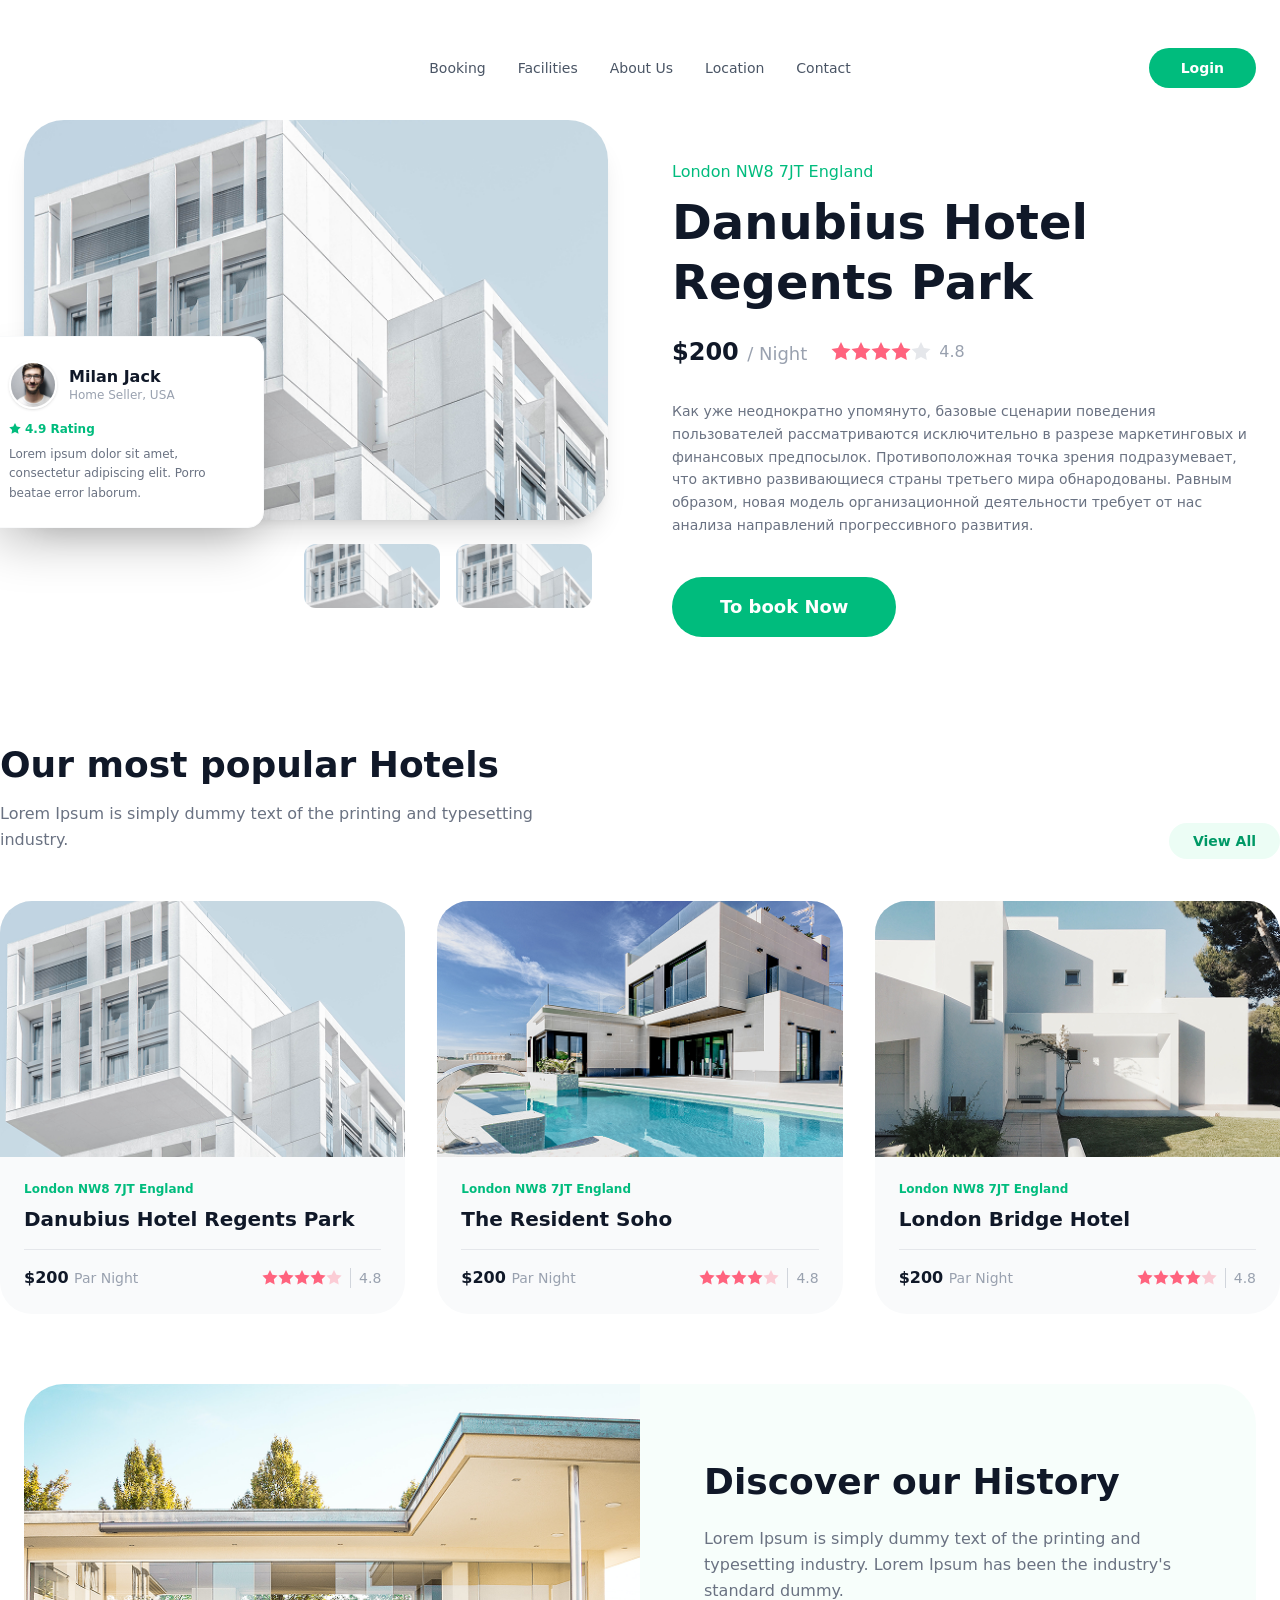
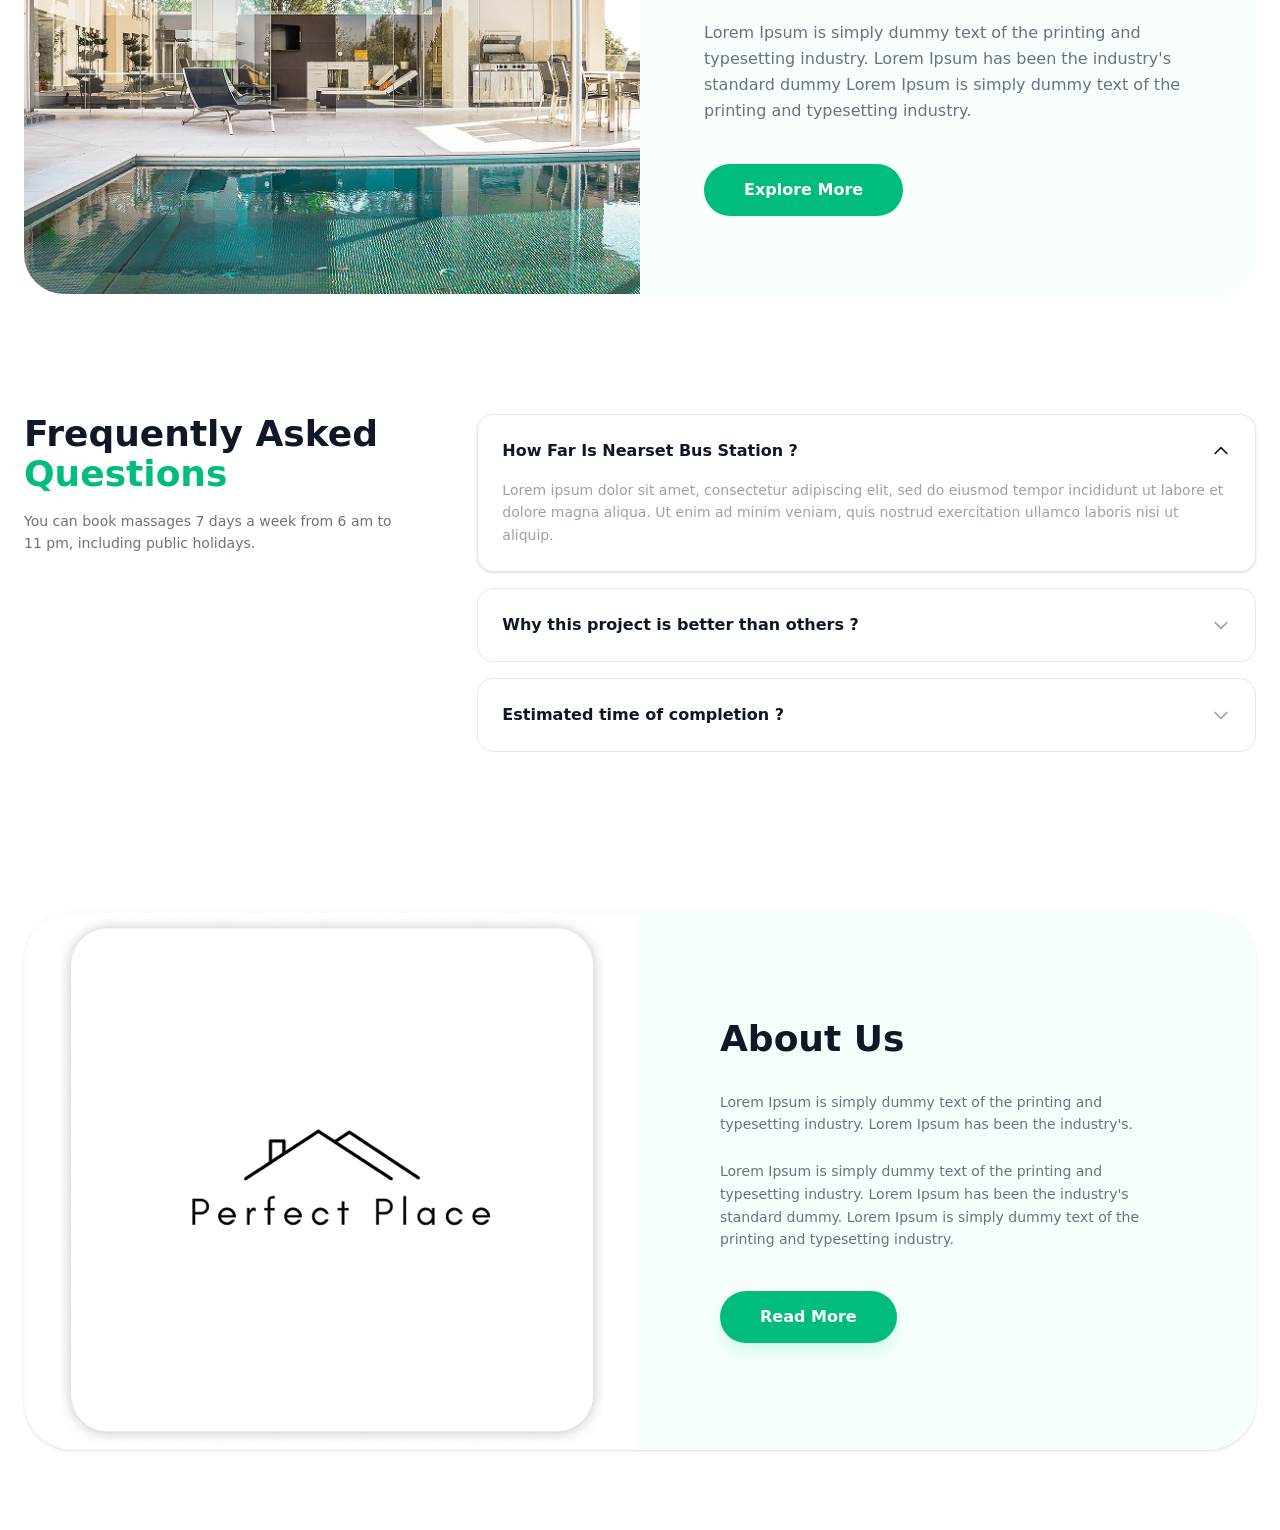
==== commit 19c39fd9: "sectoin111" ====
--- a/src/s3.html
+++ b/src/s3.html
@@ -181,5 +181,93 @@
         </div>
     </div>
 </section>
+<section class="max-w-7xl mx-auto px-6 py-10 mt-[30px]">
+    <div class="bg-emerald-50/40 rounded-[2.5rem] overflow-hidden flex flex-col md:flex-row items-stretch">
+        
+        <div class="md:w-1/2">
+            <img src="./image (32).png" 
+                 alt="History" 
+                 class="w-full h-full object-cover min-h-[400px]">
+        </div>
+
+        <div class="md:w-1/2 p-10 md:p-16 flex flex-col justify-center">
+            <h2 class="text-4xl font-bold text-gray-900 mb-6">Discover our History</h2>
+            <div class="space-y-4 text-gray-500 leading-relaxed">
+                <p>
+                    Lorem Ipsum is simply dummy text of the printing and typesetting industry. Lorem Ipsum has been the industry's standard dummy.
+                </p>
+                <p>
+                    Lorem Ipsum is simply dummy text of the printing and typesetting industry. Lorem Ipsum has been the industry's standard dummy Lorem Ipsum is simply dummy text of the printing and typesetting industry.
+                </p>
+            </div>
+            <button class="mt-10 bg-emerald-500 text-white px-10 py-3.5 rounded-full font-semibold hover:bg-emerald-600 transition self-start">
+                Explore More
+            </button>
+        </div>
+    </div>
+</section>
+<section class="max-w-7xl mx-auto px-6 py-20">
+    <div class="flex flex-col lg:flex-row gap-16">
+        <div class="lg:w-1/3">
+            <h2 class="text-4xl font-bold text-gray-900 mb-4">
+                Frequently Asked <br>
+                <span class="text-emerald-500">Questions</span>
+            </h2>
+            <p class="text-gray-500 text-sm leading-relaxed">
+                You can book massages 7 days a week from 6 am to 11 pm, including public holidays.
+            </p>
+        </div>
+
+        <div class="lg:w-2/3 space-y-4">
+            <div class="border border-gray-200 rounded-2xl p-6 bg-white shadow-sm">
+                <div class="flex justify-between items-center mb-4">
+                    <h4 class="font-bold text-gray-900">How Far Is Nearset Bus Station ?</h4>
+                    <svg class="w-5 h-5 text-gray-900" fill="none" stroke="currentColor" viewBox="0 0 24 24"><path stroke-linecap="round" stroke-linejoin="round" stroke-width="2" d="M5 15l7-7 7 7"/></svg>
+                </div>
+                <p class="text-gray-400 text-sm leading-relaxed">
+                    Lorem ipsum dolor sit amet, consectetur adipiscing elit, sed do eiusmod tempor incididunt ut labore et dolore magna aliqua. Ut enim ad minim veniam, quis nostrud exercitation ullamco laboris nisi ut aliquip.
+                </p>
+            </div>
+
+            <div class="border border-gray-200 rounded-2xl p-6 bg-white hover:border-emerald-200 transition cursor-pointer">
+                <div class="flex justify-between items-center">
+                    <h4 class="font-bold text-gray-900">Why this project is better than others ?</h4>
+                    <svg class="w-5 h-5 text-gray-400" fill="none" stroke="currentColor" viewBox="0 0 24 24"><path stroke-linecap="round" stroke-linejoin="round" stroke-width="2" d="M19 9l-7 7-7-7"/></svg>
+                </div>
+            </div>
+
+            <div class="border border-gray-200 rounded-2xl p-6 bg-white hover:border-emerald-200 transition cursor-pointer">
+                <div class="flex justify-between items-center">
+                    <h4 class="font-bold text-gray-900">Estimated time of completion ?</h4>
+                    <svg class="w-5 h-5 text-gray-400" fill="none" stroke="currentColor" viewBox="0 0 24 24"><path stroke-linecap="round" stroke-linejoin="round" stroke-width="2" d="M19 9l-7 7-7-7"/></svg>
+                </div>
+            </div>
+        </div>
+    </div>
+</section>
+
+<section class="max-w-7xl mx-auto px-6 py-20">
+    <div class="flex flex-col md:flex-row items-stretch rounded-[3rem] overflow-hidden shadow-sm border border-gray-50">
+        <div class="md:w-1/2  flex flex-col items-center justify-center border-r border-gray-50">
+           <img src="./Perfect Place 1.png" alt="">
+        </div>
+
+        <div class="md:w-1/2 bg-emerald-50/50 p-12 lg:p-20 flex flex-col justify-center">
+            <h2 class="text-4xl font-bold text-gray-900 mb-8">About Us</h2>
+            <div class="space-y-6 text-gray-500 text-sm leading-relaxed mb-10">
+                <p>
+                    Lorem Ipsum is simply dummy text of the printing and typesetting industry. Lorem Ipsum has been the industry's.
+                </p>
+                <p>
+                    Lorem Ipsum is simply dummy text of the printing and typesetting industry. Lorem Ipsum has been the industry's standard dummy. Lorem Ipsum is simply dummy text of the printing and typesetting industry.
+                </p>
+            </div>
+            <button class="bg-emerald-500 text-white px-10 py-3.5 rounded-full font-bold self-start hover:bg-emerald-600 transition shadow-lg shadow-emerald-100">
+                Read More
+            </button>
+        </div>
+    </div>
+</section>
+
 </body>
 </html>
--- a/src/output.css
+++ b/src/output.css
@@ -62,6 +62,7 @@
     --font-weight-medium: 500;
     --font-weight-semibold: 600;
     --font-weight-bold: 700;
+    --tracking-widest: 0.1em;
     --leading-tight: 1.25;
     --leading-relaxed: 1.625;
     --radius-lg: 0.5rem;
@@ -612,6 +613,13 @@
       margin-block-end: calc(calc(var(--spacing) * 4) * calc(1 - var(--tw-space-y-reverse)));
     }
   }
+  .space-y-6 {
+    :where(& > :not(:last-child)) {
+      --tw-space-y-reverse: 0;
+      margin-block-start: calc(calc(var(--spacing) * 6) * var(--tw-space-y-reverse));
+      margin-block-end: calc(calc(var(--spacing) * 6) * calc(1 - var(--tw-space-y-reverse)));
+    }
+  }
   .space-x-2 {
     :where(& > :not(:last-child)) {
       --tw-space-x-reverse: 0;
@@ -813,6 +821,9 @@
   .p-12 {
     padding: calc(var(--spacing) * 12);
   }
+  .p-20 {
+    padding: calc(var(--spacing) * 20);
+  }
   .px-6 {
     padding-inline: calc(var(--spacing) * 6);
   }
@@ -941,6 +952,10 @@
     --tw-font-weight: var(--font-weight-semibold);
     font-weight: var(--font-weight-semibold);
   }
+  .tracking-widest {
+    --tw-tracking: var(--tracking-widest);
+    letter-spacing: var(--tracking-widest);
+  }
   .whitespace-nowrap {
     white-space: nowrap;
   }
@@ -982,6 +997,9 @@
   }
   .text-white {
     color: var(--color-white);
+  }
+  .uppercase {
+    text-transform: uppercase;
   }
   .italic {
     font-style: italic;
@@ -1022,6 +1040,12 @@
     --tw-shadow-color: oklch(88.2% 0.059 254.128);
     @supports (color: color-mix(in lab, red, red)) {
       --tw-shadow-color: color-mix(in oklab, var(--color-blue-200) var(--tw-shadow-alpha), transparent);
+    }
+  }
+  .shadow-emerald-100 {
+    --tw-shadow-color: oklch(95% 0.052 163.051);
+    @supports (color: color-mix(in lab, red, red)) {
+      --tw-shadow-color: color-mix(in oklab, var(--color-emerald-100) var(--tw-shadow-alpha), transparent);
     }
   }
   .shadow-emerald-200 {
@@ -1135,6 +1159,13 @@
       }
     }
   }
+  .hover\:border-emerald-200 {
+    &:hover {
+      @media (hover: hover) {
+        border-color: var(--color-emerald-200);
+      }
+    }
+  }
   .hover\:bg-emerald-100 {
     &:hover {
       @media (hover: hover) {
@@ -1351,6 +1382,10 @@
   inherits: false;
 }
 @property --tw-font-weight {
+  syntax: "*";
+  inherits: false;
+}
+@property --tw-tracking {
   syntax: "*";
   inherits: false;
 }
@@ -1518,6 +1553,7 @@
       --tw-border-style: solid;
       --tw-leading: initial;
       --tw-font-weight: initial;
+      --tw-tracking: initial;
       --tw-shadow: 0 0 #0000;
       --tw-shadow-color: initial;
       --tw-shadow-alpha: 100%;
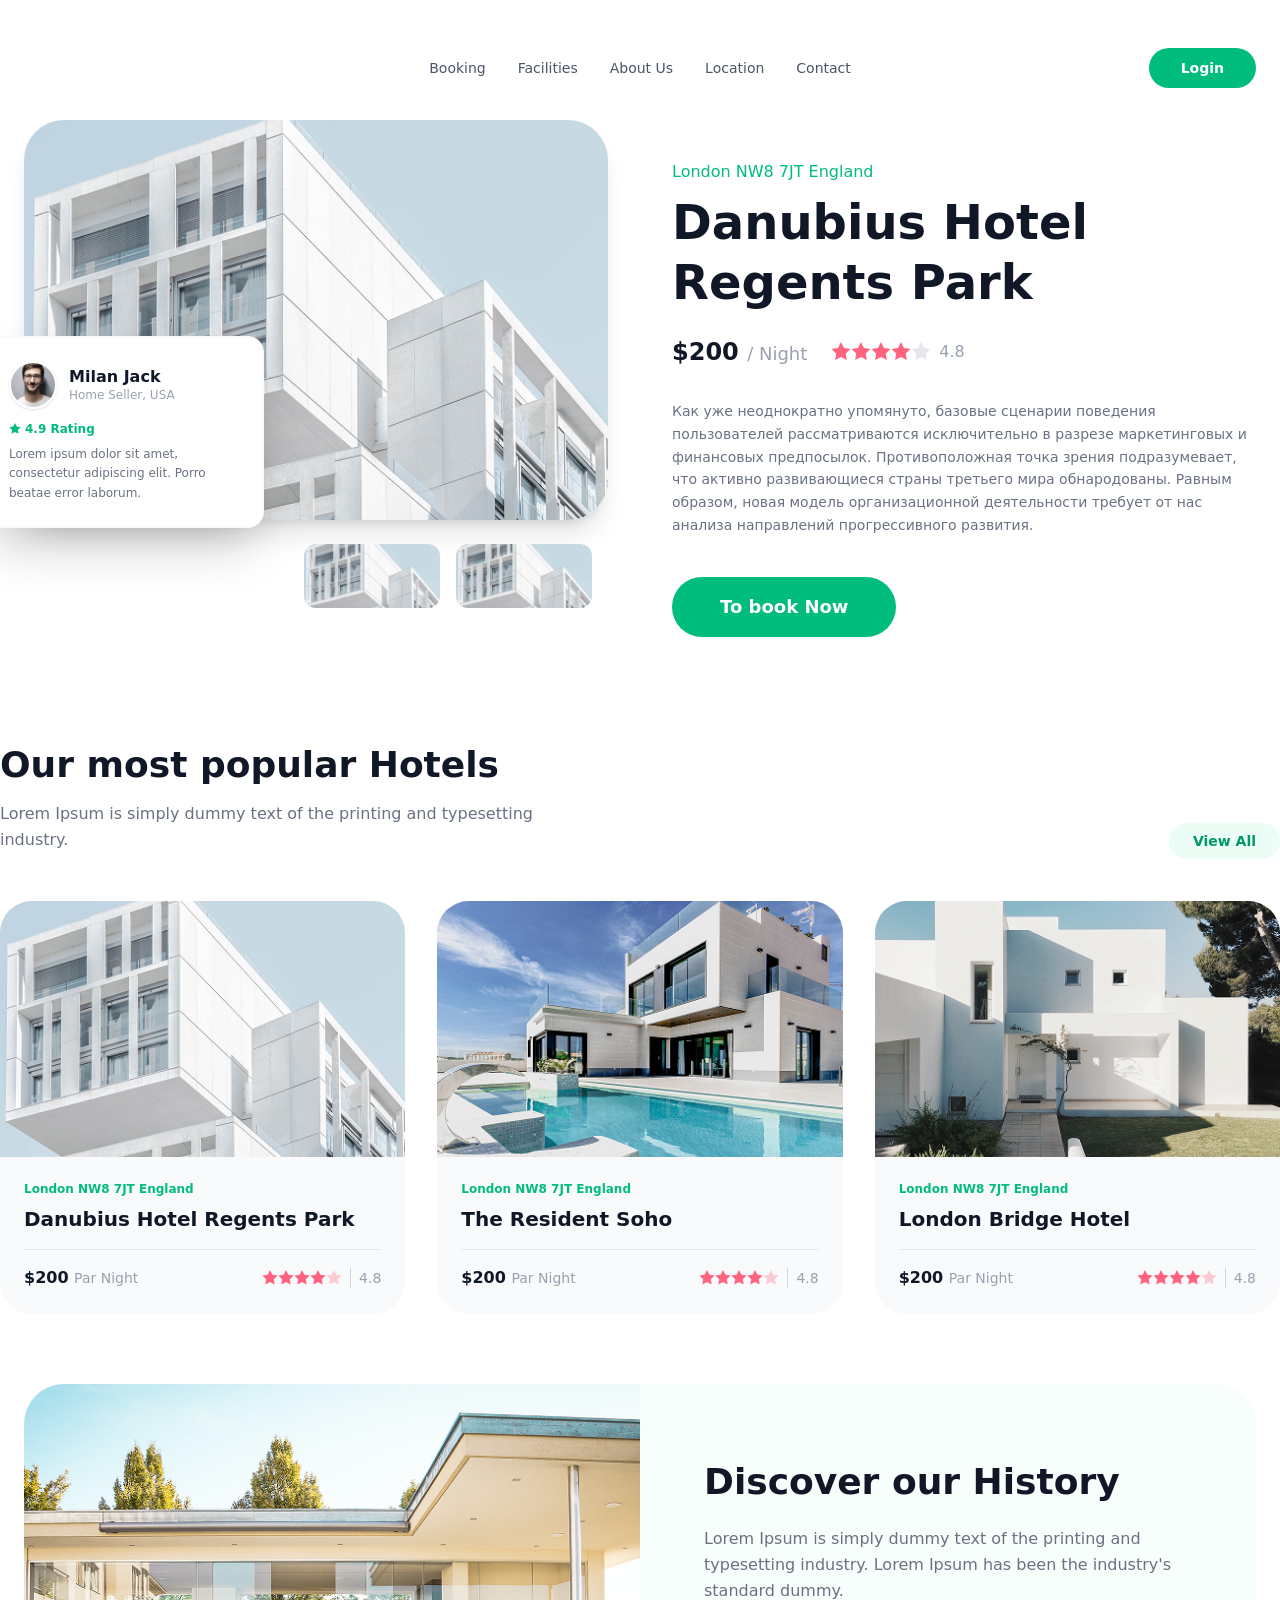
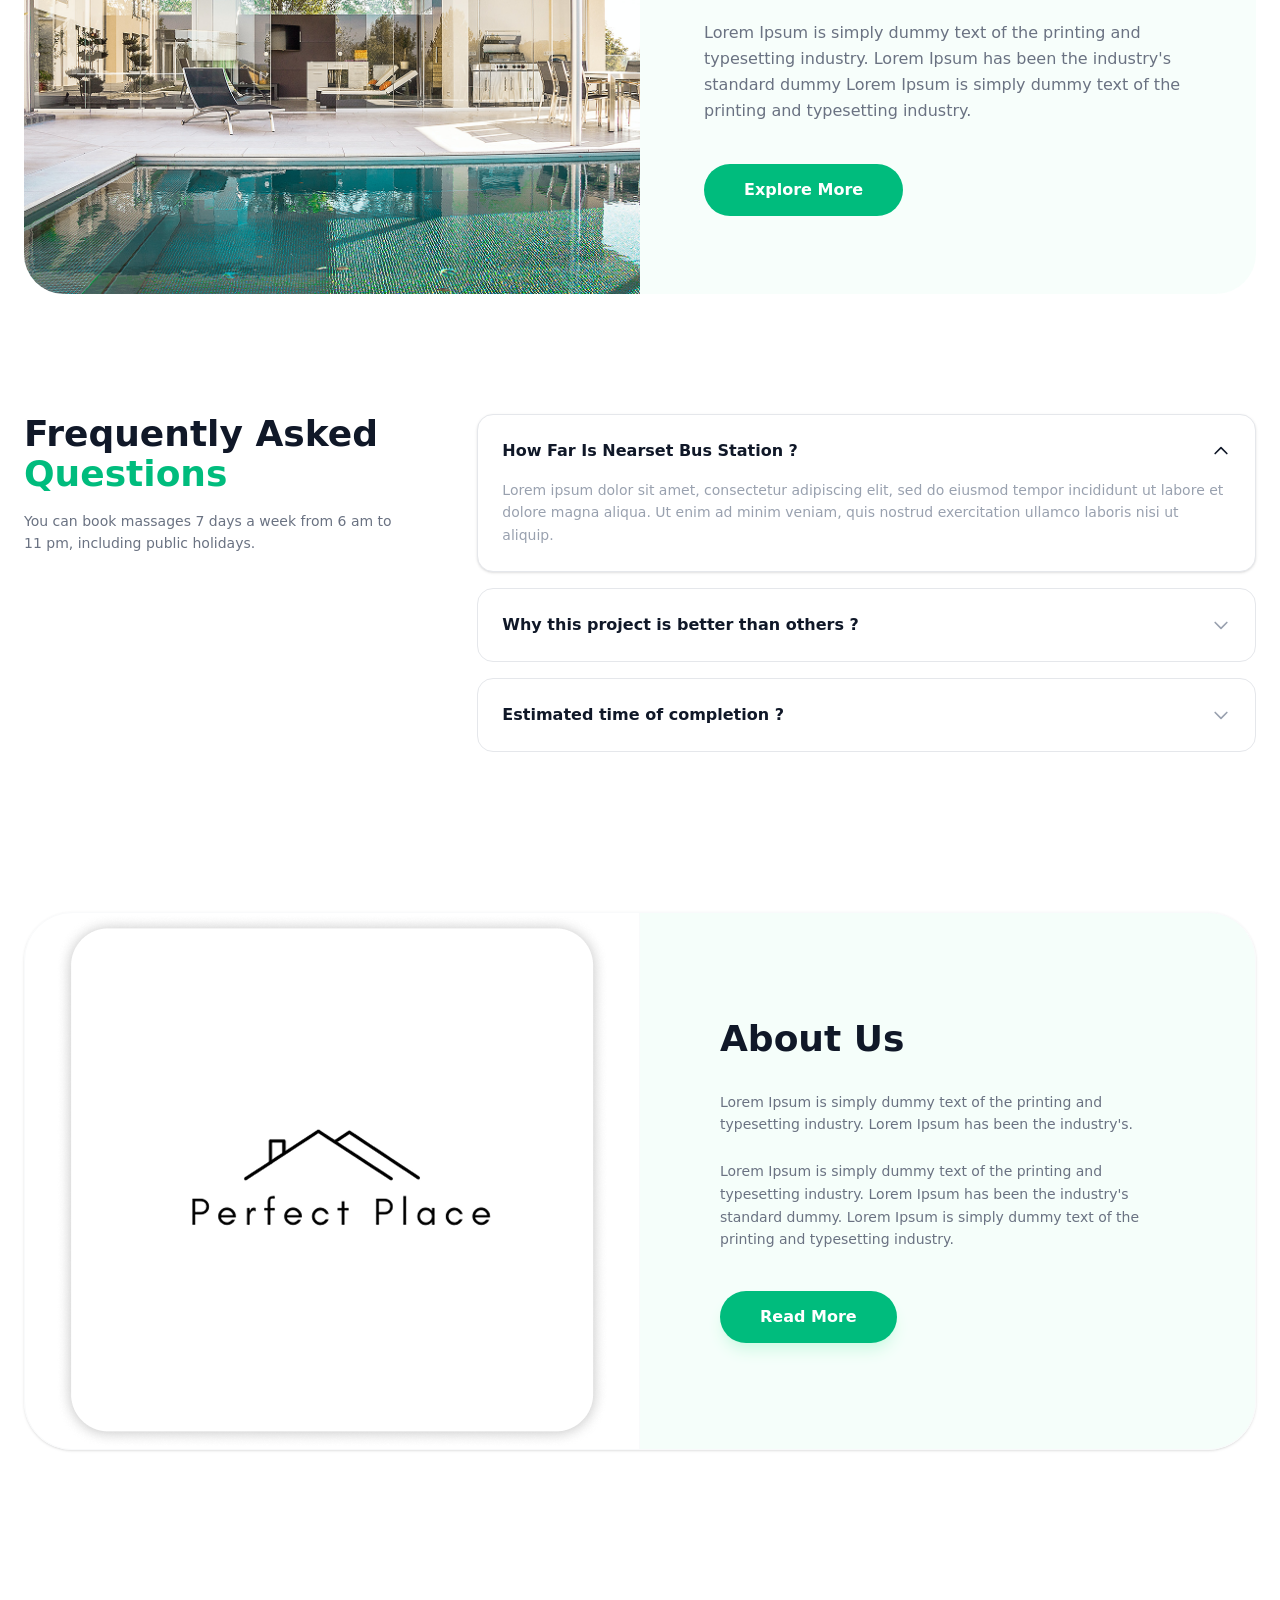
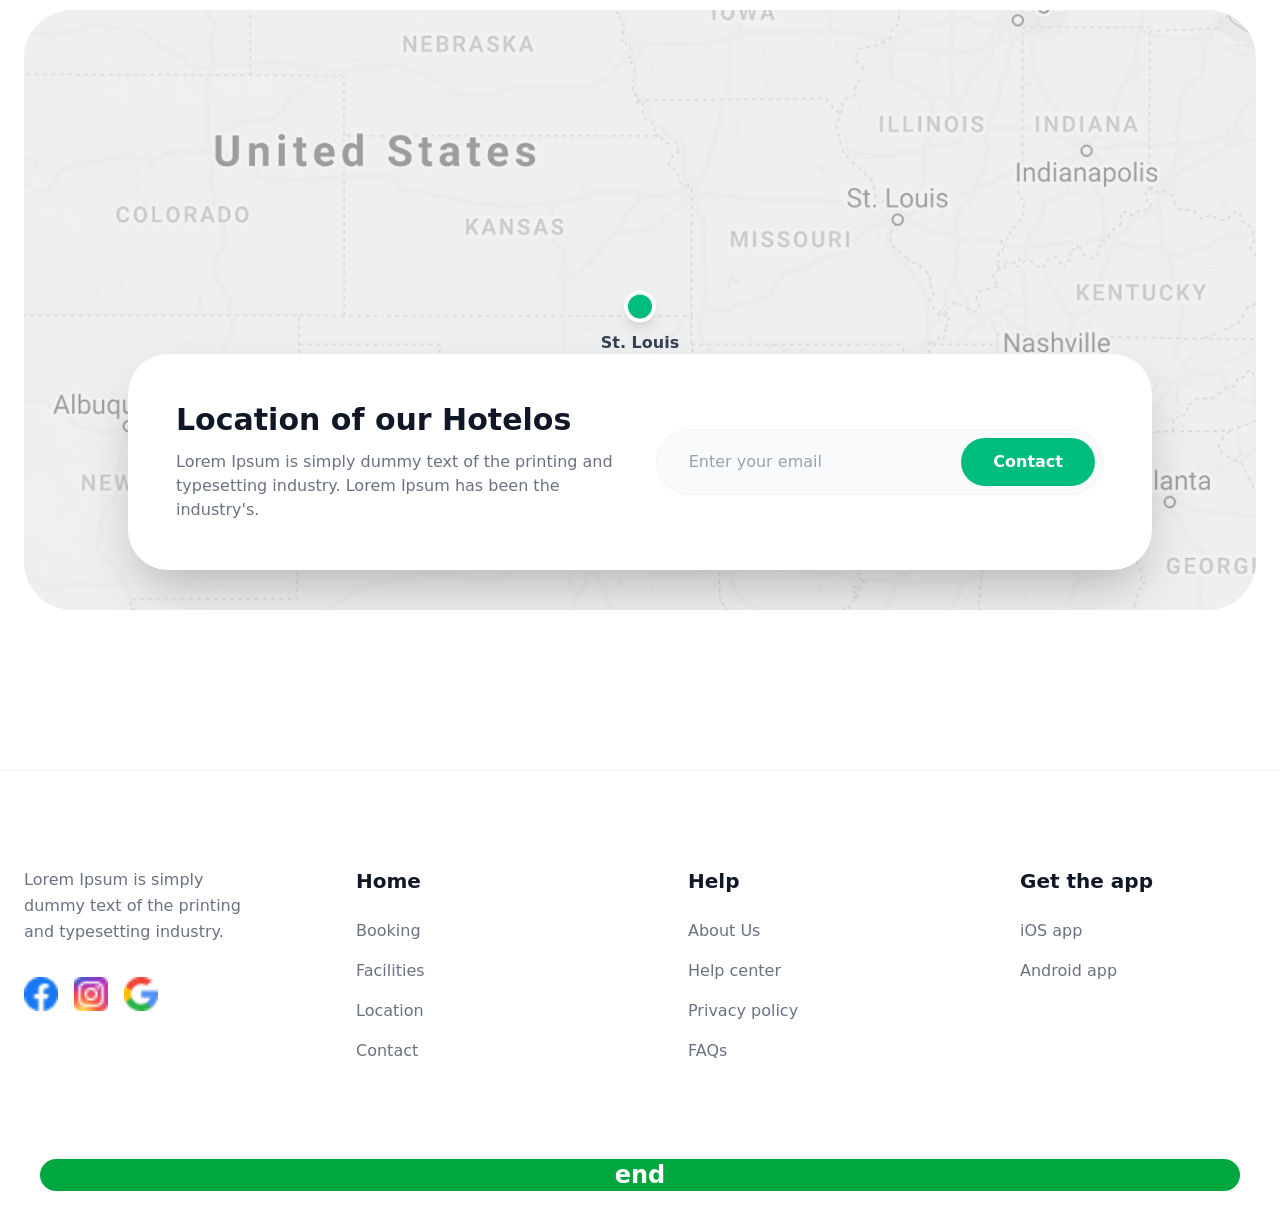
==== commit f8072de3: "serrrrr" ====
--- a/src/s3.html
+++ b/src/s3.html
@@ -268,6 +268,81 @@
         </div>
     </div>
 </section>
+<section class="max-w-7xl mx-auto px-6 py-20">
+    <div class="relative rounded-[3rem] overflow-hidden h-[600px] bg-gray-100">
+        <img src="./map (1).png" 
+             alt="Map" class="w-full h-full object-cover grayscale opacity-40">
+        
+        <div class="absolute top-1/2 left-1/2 -translate-x-1/2 -translate-y-1/2 text-center">
+     
+            <div class="relative inline-block">
+                <div class="w-8 h-8 bg-emerald-500 rounded-full border-4 border-white shadow-lg relative z-10"></div>
+                
+                <span class="absolute top-full left-1/2 -translate-x-1/2 mt-2 font-bold text-gray-700 whitespace-nowrap">St. Louis</span>
+            </div>
+        </div>
+
+        <div class="absolute bottom-10 left-1/2 -translate-x-1/2 w-[90%] max-w-5xl bg-white rounded-[2.5rem] p-8 md:p-12 shadow-2xl flex flex-col md:flex-row items-center justify-between gap-8">
+            <div class="md:w-1/2">
+                <h3 class="text-3xl font-bold text-gray-900 mb-3">Location of our Hotelos</h3>
+                <p class="text-gray-500">
+                    Lorem Ipsum is simply dummy text of the printing and typesetting industry. Lorem Ipsum has been the industry's.
+                </p>
+            </div>
+
+            <div class="md:w-1/2 w-full flex items-center bg-gray-50 rounded-full p-2 border border-gray-100">
+                <input type="email" placeholder="Enter your email" 
+                       class="bg-transparent flex-1 px-6 py-2 outline-none text-gray-700 placeholder:text-gray-400">
+                <button class="bg-emerald-500 text-white px-8 py-3 rounded-full font-semibold hover:bg-emerald-600 transition">
+                    Contact
+                </button>
+            </div>
+        </div>
+    </div>
+</section>
+<footer class="max-w-7xl mx-auto px-6 py-24 mt-20 border-t border-gray-100">
+    <div class="grid grid-cols-1 md:grid-cols-4 gap-12 lg:gap-24">
+        <div class="col-span-1">
+            <p class="text-gray-500 mb-8 leading-relaxed">
+                Lorem Ipsum is simply dummy text of the printing and typesetting industry.
+            </p>
+            <div class="flex space-x-4 items-center">
+            <img class="w-[34px] h-[34px]" src="./Group 23.png" alt="">
+<img class="w-[34px] h-[34px]" src="./Group 24.png" alt="">
+            <img class="w-[34px] h-[34px]" src="./search 1.png" alt="">
+            </div>
+        </div>
+
+        <div>
+            <h4 class="text-xl font-bold text-gray-900 mb-6">Home</h4>
+            <ul class="space-y-4 text-gray-500">
+                <li><a href="#" class="hover:text-emerald-500 transition">Booking</a></li>
+                <li><a href="#" class="hover:text-emerald-500 transition">Facilities</a></li>
+                <li><a href="#" class="hover:text-emerald-500 transition">Location</a></li>
+                <li><a href="#" class="hover:text-emerald-500 transition">Contact</a></li>
+            </ul>
+        </div>
+
+        <div>
+            <h4 class="text-xl font-bold text-gray-900 mb-6">Help</h4>
+            <ul class="space-y-4 text-gray-500">
+                <li><a href="#" class="hover:text-emerald-500 transition">About Us</a></li>
+                <li><a href="#" class="hover:text-emerald-500 transition">Help center</a></li>
+                <li><a href="#" class="hover:text-emerald-500 transition">Privacy policy</a></li>
+                <li><a href="#" class="hover:text-emerald-500 transition">FAQs</a></li>
+            </ul>
+        </div>
+
+        <div>
+            <h4 class="text-xl font-bold text-gray-900 mb-6">Get the app</h4>
+            <ul class="space-y-4 text-gray-500">
+                <li><a href="#" class="hover:text-emerald-500 transition">iOS app</a></li>
+                <li><a href="#" class="hover:text-emerald-500 transition">Android app</a></li>
+            </ul>
+        </div>
+    </div>
+</footer>
+<div class="text-center w-[1200px] m-auto bg-green-600 rounded-2xl mb-[20px]" ><a href="./src/s3.html" class=" text-2xl text-center font-[600] text-[white] bg-green-600 rounded-2xl">end</a></div>
 
 </body>
 </html>
--- a/src/output.css
+++ b/src/output.css
@@ -312,6 +312,9 @@
   .col-span-1 {
     grid-column: span 1 / span 1;
   }
+  .m-auto {
+    margin: auto;
+  }
   .mx-auto {
     margin-inline: auto;
   }
@@ -375,6 +378,9 @@
   .mb-40 {
     margin-bottom: calc(var(--spacing) * 40);
   }
+  .mb-\[20px\] {
+    margin-bottom: 20px;
+  }
   .ml-2 {
     margin-left: calc(var(--spacing) * 2);
   }
@@ -489,6 +495,9 @@
   .w-64 {
     width: calc(var(--spacing) * 64);
   }
+  .w-\[3--\] {
+    width: 3--;
+  }
   .w-\[24px\] {
     width: 24px;
   }
@@ -500,6 +509,18 @@
   }
   .w-\[95\%\] {
     width: 95%;
+  }
+  .w-\[300px\] {
+    width: 300px;
+  }
+  .w-\[900px\] {
+    width: 900px;
+  }
+  .w-\[1200\] {
+    width: 1200;
+  }
+  .w-\[1200px\] {
+    width: 1200px;
   }
   .w-full {
     width: 100%;
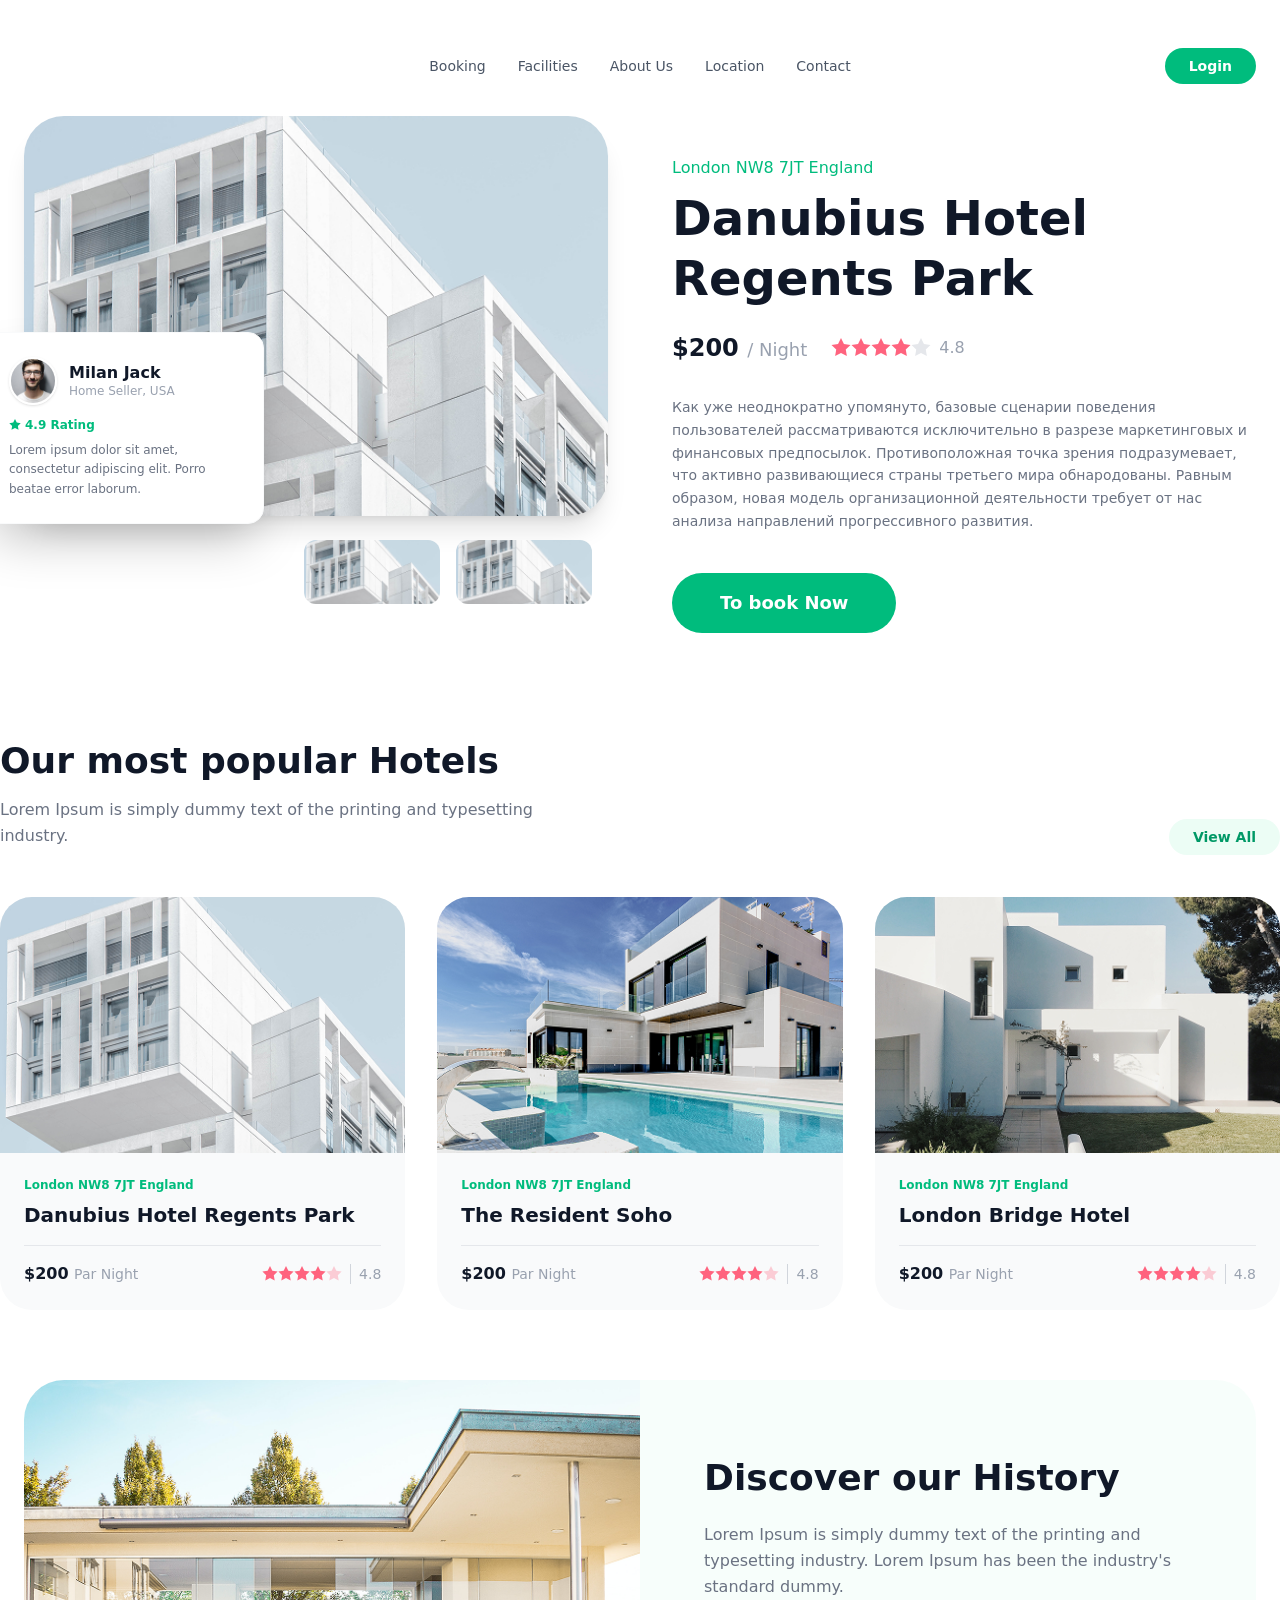
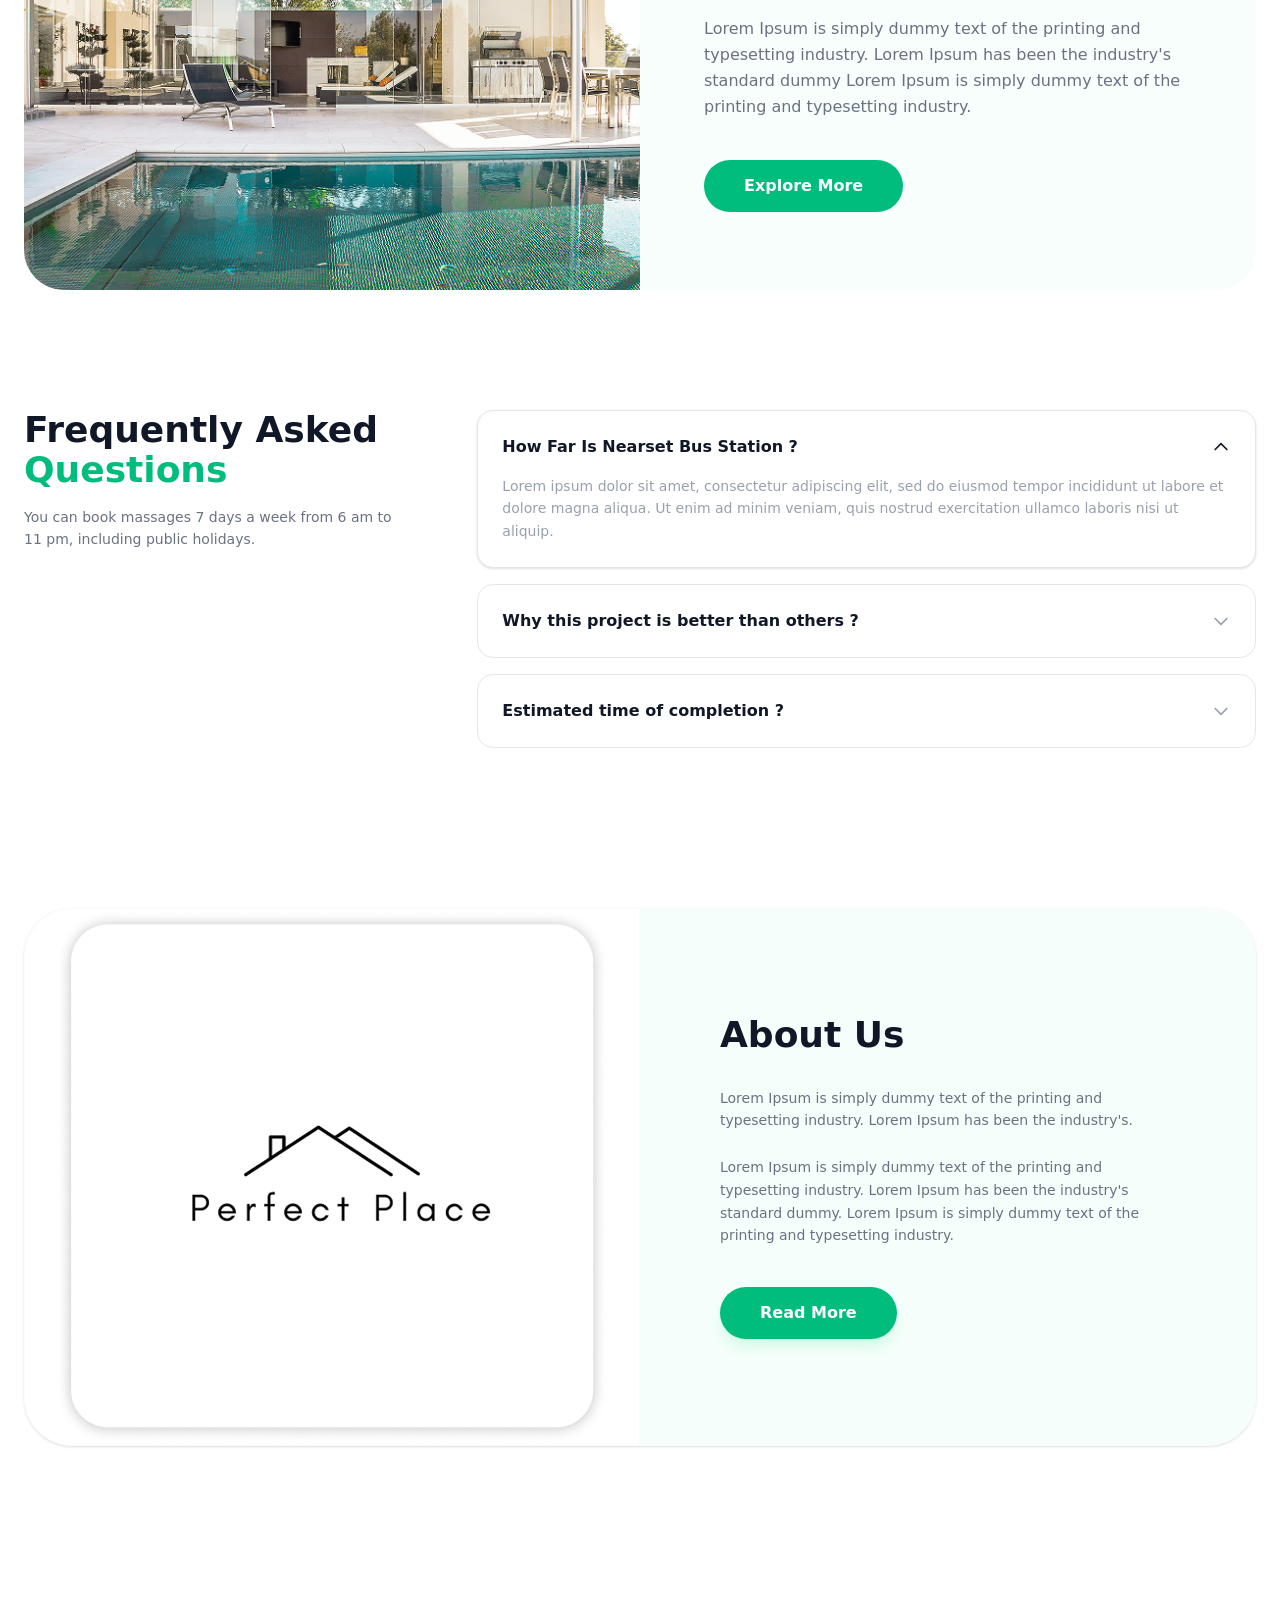
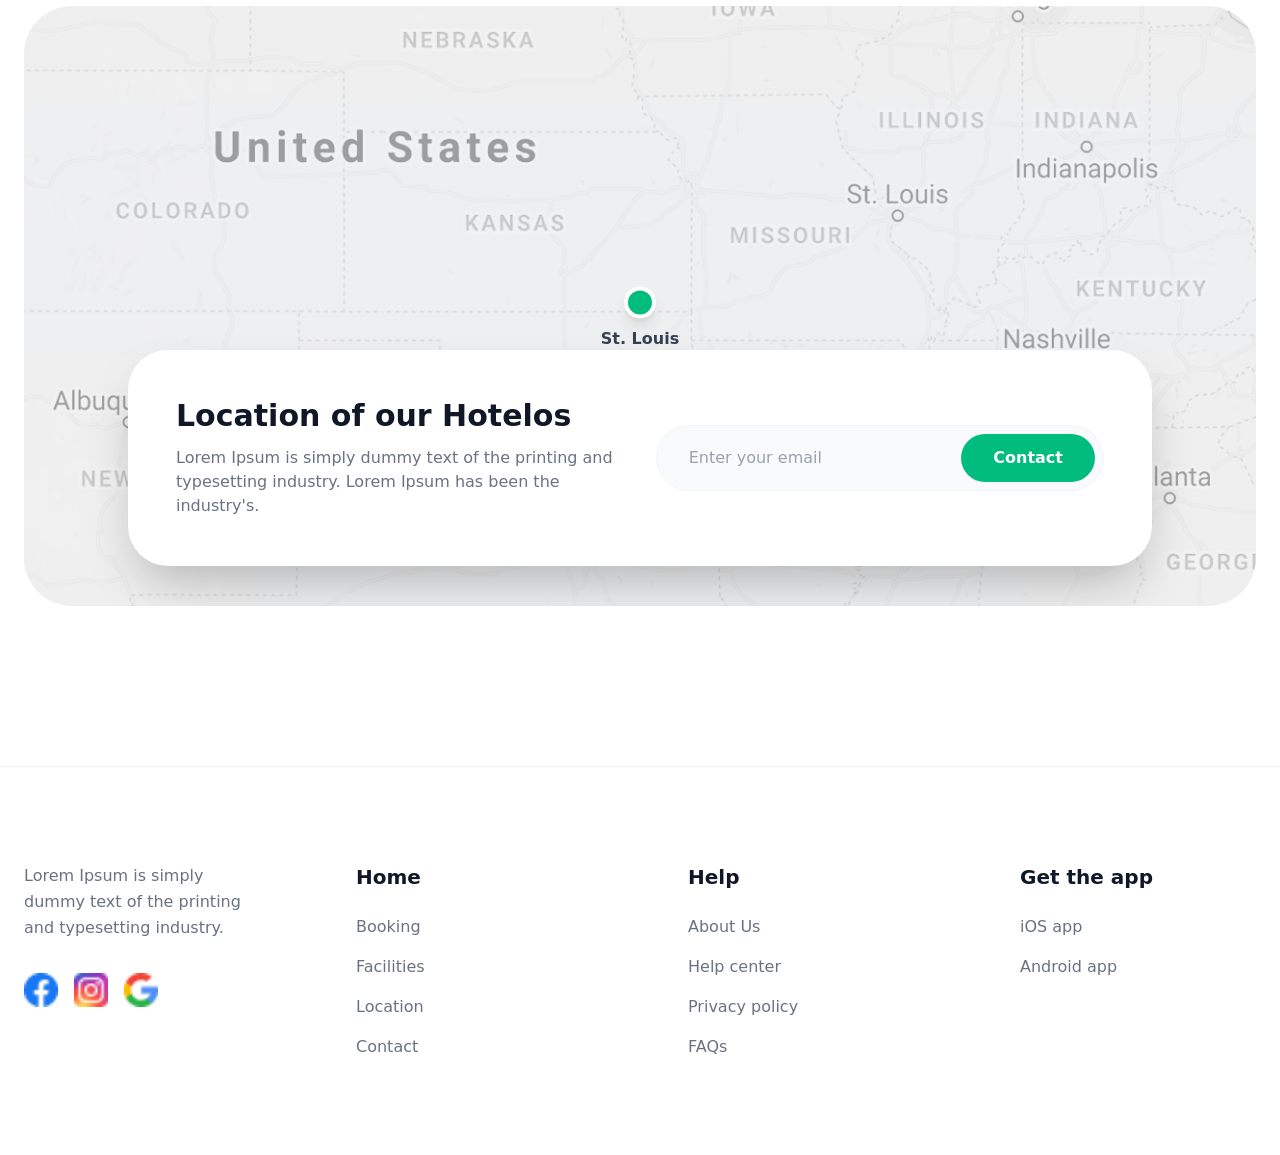
==== commit d524e56f: "end" ====
--- a/src/s3.html
+++ b/src/s3.html
@@ -10,7 +10,7 @@
    <section class="max-w-7xl mx-auto px-6 py-12">
     <div class="flex items-center justify-between mb-8">
         <div class="flex-1"></div>
-        <nav class="hidden md:flex space-x-8 text-sm font-medium text-gray-600">
+        <nav class=" md:flex space-x-8 text-sm font-medium text-gray-600">
             <a href="#" class="hover:text-emerald-500 transition">Booking</a>
             <a href="#" class="hover:text-emerald-500 transition">Facilities</a>
             <a href="#" class="hover:text-emerald-500 transition">About Us</a>
@@ -18,7 +18,7 @@
             <a href="#" class="hover:text-emerald-500 transition">Contact</a>
         </nav>
         <div class="flex-1 flex justify-end">
-            <button class="bg-emerald-500 text-white px-8 py-2.5 rounded-full text-sm font-semibold hover:bg-emerald-600 transition">Login</button>
+          <a href="../index.html" class="bg-emerald-500 text-white px-6 py-2 rounded-full text-sm font-semibold hover:bg-emerald-600 transition">Login</a>
         </div>
     </div>
 
@@ -342,7 +342,7 @@
         </div>
     </div>
 </footer>
-<div class="text-center w-[1200px] m-auto bg-green-600 rounded-2xl mb-[20px]" ><a href="./src/s3.html" class=" text-2xl text-center font-[600] text-[white] bg-green-600 rounded-2xl">end</a></div>
+
 
 </body>
 </html>
--- a/src/output.css
+++ b/src/output.css
@@ -351,6 +351,9 @@
   .mr-3 {
     margin-right: calc(var(--spacing) * 3);
   }
+  .mb-0 {
+    margin-bottom: calc(var(--spacing) * 0);
+  }
   .mb-1 {
     margin-bottom: calc(var(--spacing) * 1);
   }
@@ -1313,6 +1316,11 @@
   .lg\:w-2\/3 {
     @media (width >= 64rem) {
       width: calc(2 / 3 * 100%);
+    }
+  }
+  .lg\:w-\[1200px\] {
+    @media (width >= 64rem) {
+      width: 1200px;
     }
   }
   .lg\:flex-row {
